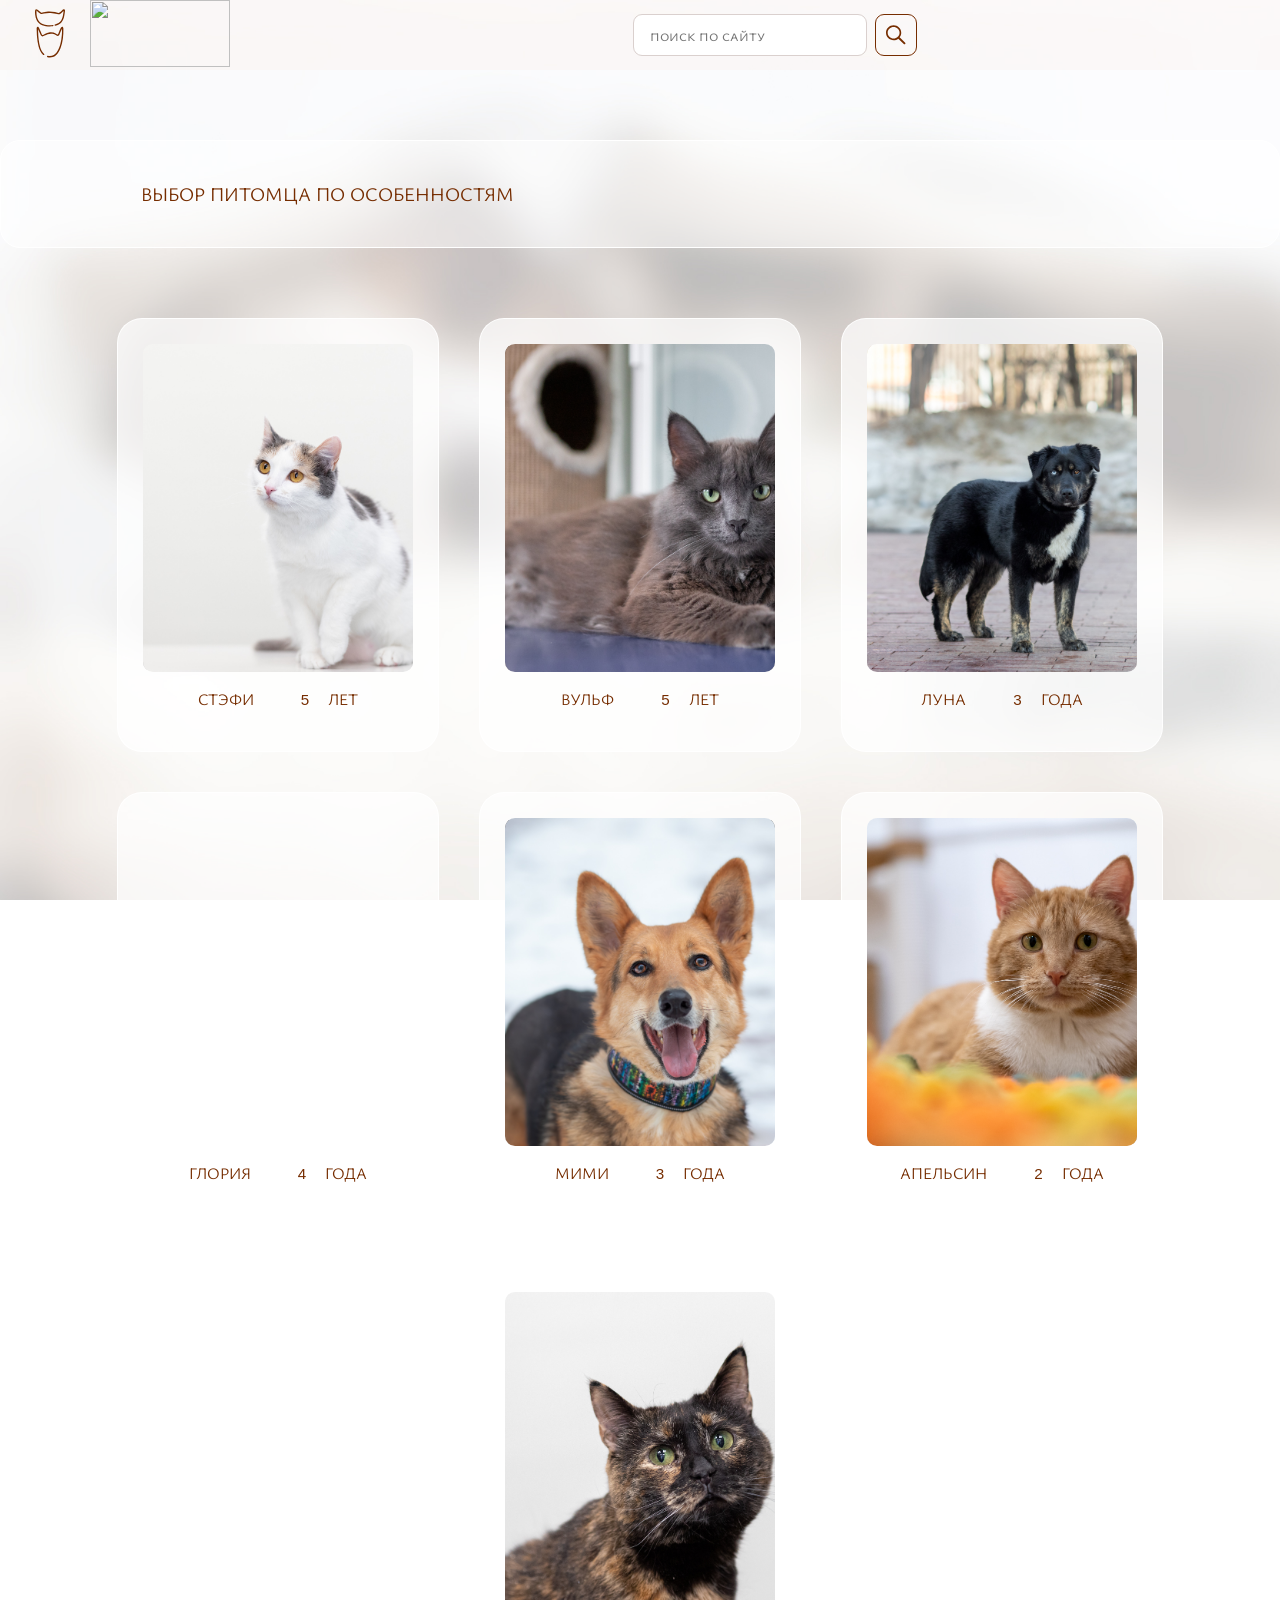
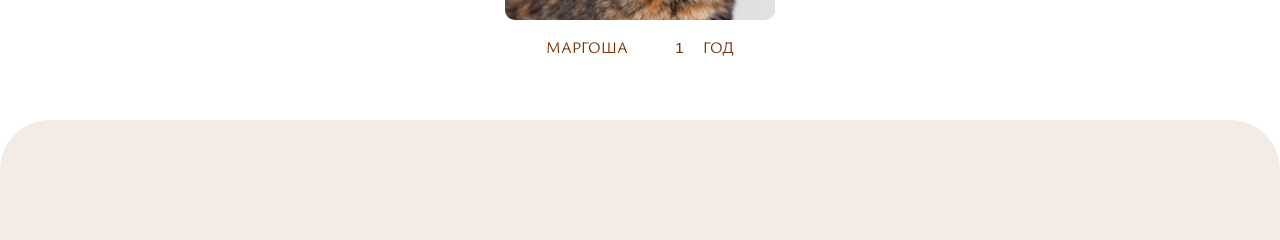
==== animal_shelter_all_pets.html @ 20b5bbcc "first" ====
<!DOCTYPE html>
<html lang="en">
<head>
    <meta charset="UTF-8">
    <meta name="viewport" content="width=device-width, initial-scale=1.0">
    <link href="https://fonts.googleapis.com/css2?family=Ysabeau+SC:wght@1..1000&display=swap" rel="stylesheet">

    <link rel="stylesheet" href="styles/animal_shelter_all_pets_style.css">
    <link rel="stylesheet" href="styles/animal_shelter_header_footer_style.css">
    <link rel="stylesheet" href="styles/animal_shelter_menu_style.css">
    <link rel="stylesheet" href="styles/pet-slider-style.css">

    <title>Cat&Dod питомцы</title>
</head>
<body>
    
    <div id="back"></div>


    <custom-header></custom-header>   
    <icon-sprite></icon-sprite>
    <illustration-sprite></illustration-sprite>

    <div id="main-all-pets">

        <div id="main-first-block">
            <div id="title-block">
                <div class="title">выбор питомца по особенностям</div>
                <div class="arrow-main" id="main-arrow-button"></div>
            </div>

            <div class="pet-search-form-cont" id="pet-search">

            <form id="pet-search-form">
                <div id="features-1">
                    <div class="pet-select">
                        <label>питомец</label>
                        <select id="pet-kind" name="kind">
                            <option>кошка</option>
                            <option>собака</option>
                        </select>
                    </div>
                    <div class="pet-select">
                        <label>пол</label>
                        <select id="pet-sex" name="sex">
                            <option>мужской</option>
                            <option>женский</option>
                        </select>
                    </div>
                    <div class="pet-select">

                        <label>возраст</label>
                        <select id="pet-age" name="age">
                        <!--   <option>до 1</option>
                            <option>1-3</option>
                            <option>4-7</option>
                            <option>8 и более</option>-->
                        </select>
                    </div>                
                </div>

                <div id="features-2">
                    <div class="features" id="pet-color-cont">
                        <div class="features-title"><div>окрас</div><div class="arrow-button" id="color-choice-button"></div></div>
                        <div id="color-select-cont">
                        <ul class="features" id="pet-color">
                        
                        </ul>
                    </div>

                    </div>

                    <div class="features" id="pet-character-cont">
                        <div class="features-title"><div>характер</div><div class="arrow-button" id="character-choice-button"></div></div>
                        <div id="character-select-cont">
                        <ul class="features" id="pet-character">
                    
                        </ul>
                    </div>

                    </div>
                </div>

                <div id="sub-drop">
                    
                    
                </div>



                <div id="features-2-selected"></div>
                <div>
                    <button id="reset-filter"><div><custom-icon name="close"></custom-icon></div>сбросить</button>
                    <input id="find-pet" type="submit" name="pet-search" value="найти">
                </div>

        </form>
</div>


</div>

 
   <div id="pets-slider-container">       

        <div id="pets-for-adoption">           
<!--
            <a href="" class="pet">
                <div class="pet-photo" id="pet-photo-1">
                    <img class="pet-photo" src="images/korzhik.webp">  
                </div>
                <div class="pet-caption"><div>коржик</div><div>5 лет</div></div>
            </a>   

            <a href="" class="pet">
                <div class="pet-photo" id="pet-photo-2">
                    <img class="pet-photo" src="images/Vulf/4.jpg">  
                </div>
                <div class="pet-caption"><div>вульф</div><div>5 лет</div></div>
            </a>

            <a href="" class="pet">
                <div class="pet-photo" id="pet-photo-3" >
                    <img class="pet-photo" src="images/Luna/4.jpg">
                </div>
                <div class="pet-caption"><div>луна</div><div>5 лет</div></div>
            </a>

            <a href="" class="pet">
                <div class="pet-photo" id="pet-photo-4">
                    <img class="pet-photo" src="images/Gloria/4.jpg">
                </div>
                <div class="pet-caption"><div>глория</div><div>5 лет</div></div>
            </a>           
-->



        </div>

</div> 




</div>
    
    
   <footer></footer>

    <script src="script/component/illustration_sprite.js"></script>
    <script src="script/component/illustration.js"></script>
    <script src="script/component/icon_sprite.js"></script>
    <script src="script/component/icon.js"></script>
    <script src="script/component/menu-component.js"></script>
    <script src="script/component/header_component.js"></script>
    <script src="script/component/footer_component.js"></script>
    
    <script src="script/data/Pet.js"></script>
    <script src="script/data/data.js"></script>
    <script src="script/data/pets.js"></script>

    
    <script src="script/find_all_pets.js"></script>
    <script src="script/get_id_name.js"></script>
    <script src="script/fillSearchSelect.js"></script>
    <script src="script/findPetByFeatures.js"></script>
    <script src="script/menu_script.js"></script>
    <script src="script/pet_search_dropdown_script.js"></script>
</body>
</html>
---- styles/animal_shelter_all_pets_style.css ----
*{
    box-sizing: border-box;
    font-family: "Ysabeau SC", sans-serif;
    
}



header.sub-header {
    display: none;
}

select {
    display: inline-block;
}



/*------------------------------------------------------------main block--*/


div#main-all-pets {
   display: flex;
   flex-direction: column;
   align-items: center;
   background: none;
   
}



div#main-first-block {
    
    display: flex;
    position: relative;    
    width: 1200px;  
    
    flex-direction: column;
  /*align-items: center;*/   
    justify-content: center;
    background-color: rgb(255, 255, 255, 0.5);
    border: solid 1px white;
    border-radius: 20px;
    padding: 40px;
    padding-bottom: 0;   
    margin-top: 100px;
    margin-bottom: 50px;

}

div#title-block {
    display: flex;
    justify-content: space-between;
    gap: 1em;
}

div.title {
    font-size: 120%;
    text-transform: uppercase;
    align-self: start;
    margin-left: 100px;
    margin-bottom: 40px;
    color: #762D00;   
}

/*------------------------------------------------selects--*/

select { 
    appearance: none;
    background-image: url('../arrow.svg');
    background-repeat: no-repeat;
    background-position: right 1rem center;
    background-size: 1em;
  }
 

select:hover {
    cursor: pointer;
    border-color: rgb(153, 70, 70);  
}

select#pet-kind, select#pet-age, select#pet-sex  {
    padding: 0.5em;
    border: solid 1px lightgray;
    color: gray;
    border-radius: 10px;
    flex: auto;
    margin-left: 30px;
}

select:focus {
    cursor: pointer;
    outline-color: gray;  
}

div.features>div, label {
   text-transform: uppercase;
   color: gray;
   font-size: 90%;    
}

div.features-title {
    display: flex;
}

div.features-title:hover {
    cursor: pointer;
}

div.arrow-main {   
    top: 2em;
    right: 2em;
    width: 1.5em;
    height: 1.5em;    
    background-image: url('../arrow.svg');
    background-repeat: no-repeat;
    background-position: center;
    background-size: 100%;
}

div.arrow-main:hover {
    cursor: pointer;  
}

div.arrow-button {
    display: inline-block;
    width: 20px;
    height: 20px;    
    background-image: url('../arrow.svg');
    background-repeat: no-repeat;
    background-position: center;
    background-size: 1em;
    margin-left: 10px;
}

div#features-1 {
    display: flex;
    margin-top: 20px;
    gap: 20px;
}

div.pet-select, div.age-select {
    flex: 300px 1 1;
    display: flex;
    justify-content: space-between;
    align-items: center;     
}


div#features-2 {
    display: flex;
    margin-top: 20px;
}


div.features {
    flex: 500px 1 1;
}

div#sub-drop{
    display: flex;

}

div#color-select-cont, div#character-select-cont {
    position: absolute;
    display: grid;
    grid-template-rows: 0fr;
    grid-template-columns: 1fr;
    transition: grid-template-rows 0.1s ease-in-out;
    overflow: hidden;   
}

div.features ul{    
    border: solid 1px rgb(194, 194, 194);
    background-color: rgb(255, 255, 255, 1);
    display: flex;    
    flex-wrap: wrap;
    justify-content: center;
    border-radius: 10px;
    max-width: 400px;
    padding: 20px;
    visibility: visible;
    opacity: 0;
    min-height: 0;
    margin: 0;
    transition: 0.2s ease;
}



/*div.features ul.is-open {  
    visibility: visible;
    opacity: 1;
    transition: 0.2s;

}*/

div#color-select-cont.cont-is-open, div#character-select-cont.cont-is-open {  
    grid-template-rows: 1fr;

}

div#color-select-cont.cont-is-hidden, div#character-select-cont.cont-is-hidden {  
    display: none;

}

div#color-select-cont.cont-is-open ul, div#character-select-cont.cont-is-open ul {  
   opacity: 1;

}

/*------------------------------------------для разворачивания поиска--*/


.pet-search-form-cont {
    display: grid;   
    grid-template-rows: 0fr;
  
    transition: grid-template-rows 0.2s ease-in-out;
}

form#pet-search-form { 
    display: flex;
    flex-direction: column;
    justify-content: space-between;  
    min-height: 0;
    opacity: 0;
    transform: translateY(-10px);
    transition: opacity 0.1s ease, transform 0.1s ease;
}


.pet-search-form-cont.is-open {   
     grid-template-rows: 1fr;    
    
}

.pet-search-form-cont.is-open form#pet-search-form { 
      
    opacity: 1;
    transform: translateY(0);
    transition-delay: 0.1s;
}

ul.features li {
   list-style-type: none;
}

ul.features li div {
    display: inline-block;
}

/*-----------------------------------buttons--*/

form#pet-search-form>div:last-child {     
    align-self: flex-end;
    display: flex;
    gap: 10px;
    padding-right: 40px;
    margin-top: 40px;
    margin-bottom: 40px;
}

form#pet-search-form>div:last-child input, form#pet-search-form div:last-child button{     
    background: none;
    outline: solid 1px #762d00cc;
    border: none;
    border-radius: 8px;
    color: #762D00;
    text-transform: uppercase;
    padding: 0.5em 1em 0.5em 1em;
    transition: 0.2s;
}

form#pet-search-form>div:last-child input{     
    flex: auto;
}

form#pet-search-form>div:last-child button{     
    background: none;
    outline: solid 1px #a8a8a8;
    border: none;
    border-radius: 8px;
    color:#a8a8a8;    
    text-transform: uppercase;
    display: flex;
    align-items: center;
    font-weight: 400;
    padding: 0.5em 1em 0.5em 1em;
    transition: 0.2s;
}

form#pet-search-form>div:last-child button div{
   
         
    width: 1em;
    height: 1em;
}

form#pet-search-form>div:last-child input:hover, form#pet-search-form>div:last-child button:hover{     
   background-color: rgba(202, 153, 140, 0.8);
   outline-color:  rgba(202, 153, 140, 0.8);  
   border-radius: 8px;
   color: #ffffff;
   text-transform: uppercase;
   padding: 0.5em 1em 0.5em 1em;
}




/*-------------------------------------------------------*/



div.pets-slider-container {
    display: flex;
    align-items: center;
   
    margin-bottom: 70px;
}

div#pets-for-adoption {
    display: flex;
    justify-content: center;
    flex-wrap: wrap;
    

}

a.pet {
    background-color: rgb(255, 255, 255, 0.7);
    border: solid 1px rgb(255, 255, 255, 0.9);
    margin: 20px;
    padding: 25px;
    border-radius: 25px;   
}

a.pet:hover {
    cursor: pointer;
    box-shadow: 1px 1px 10px 2px rgba(173, 173, 173, 0.4);
    transform: scale(1.03);
    transition: 0.1s;
}


div.pet-photo {
    position: relative;
    width: 280px;
    aspect-ratio: 280/340;
    border-radius: 10px;
    overflow: hidden;
}

div.pet-photo:hover img {
    opacity: 0;
    transition: 0.1s;
}


img.pet-photo {
    position: absolute;
    left: -30%;
    width: auto;
    height: 100%;
}

div.pet-caption {
    font-family: Arial, Helvetica, sans-serif;
    display: flex;
    justify-content: center;
    font-size: 100%;
    padding: 1em;
    color: #762D00;
    text-transform: uppercase;
    
}

div.pet-caption div {
    padding: 0 1em 0 1em;
}



div#pet-photo-1 {
    background-image: url('../images/Muha/3.jpg');
    background-repeat: no-repeat;
    background-size: 170%;
    background-position: 50%;
}

div#pet-photo-2 {
    background-image: url('../images/Vulf/5.jpg');
    background-repeat: no-repeat;
    background-size: 190%;
    background-position: 50%;
}

div#pet-photo-3 {
    background-image: url('../images/Luna/5.jpg');
    background-repeat: no-repeat;
    background-size: 190%;
    background-position: 50%;
}



@media all and (max-width:1300px){

    div#main-first-block { 
             
        padding-right: 40px;
      
    }
}

@media all and (max-width:1300px){

    div#main-first-block { 
        width: 100%;       
        margin-top: 70px;        
    }

}


@media all and (max-width:1000px){

    div#color-select-cont, div#character-select-cont {
        position: static;
       
    }

    div#features-1 {
        display: flex;
        margin-top: 20px;
        gap: 20px;

    }
    
}


@media all and (max-width:750px){

    div#color-select-cont, div#character-select-cont {
        position: static;
    }

    div#features-1 {
       flex-direction: column;
        margin-top: 20px;
        gap: 20px;
    }

    div.pet-select {
        flex: auto 1 1;
        display: flex;
        justify-content: space-between;
        align-items: center;     
    }
  
    div.title {        
        margin-left: 0;
        margin-bottom: 40px;

    }
    
}

@media all and (max-width:400px) {

    div.features ul {
        padding: 20px;
        font-size: 70%;
    }

    a.pet {
        width: 100%;
        border-radius: 25px;   
    }


    div.pet-photo {
        position: relative;
        width: 100%;
        aspect-ratio: 280/340;
        border-radius: 10px;
        overflow: hidden;
    }
    form#pet-search-form>div:last-child {     
   
    margin-top: 0;
}
    
    
}

@media all and (max-width:380px) {

    label {
        display: none;
    }

    div#main-first-block { 
       
        padding: 20px;
        margin-top: 30px;
       
    }

    div.pet-select {
        flex: auto 1 1;
        
        display: flex;
        justify-content: space-between;
        align-items: center;     
    }

    div.title {        
        margin-left: 0;
        margin-bottom: 20px;
    }
    
    select#pet-kind, select#pet-age, select#pet-sex  {
       
        
        margin-left: 0;
}

div.features {
    flex: auto 1 1;
}

    div#features-2 {
        flex-direction: column;
    }

    div.title {        
           
            font-size: 60%;
        }

}
---- styles/animal_shelter_header_footer_style.css ----
*{    
    font-family: "Ysabeau SC", sans-serif;
    box-sizing: border-box;
}


body {    
    margin: 0;
}

a {
    text-decoration: none;   
}

::selection {
  background-color: lightgray; 
  color:white;     
}

a:visited {
    color: inherit;   
}


#back {
    width: 100%;
    background-image: url('../images/back.jpg');
    background-repeat: no-repeat;
    background-size: 100%;
    height: 100vh;
    position: fixed;
    z-index: -1;    
}

select, input[type="text"], textarea { 
    appearance: none; 
    padding: 0.5em;
    border: none;
    outline: solid 1px gray;
    color: gray;
    border-radius: 10px;
    
   
  }

  select {     
    background-image: url('../arrow.svg');
    background-repeat: no-repeat;
    background-position: right 1rem center;
    background-size: 1em;
    
   
  }
 

select:focus, input[type="text"]:focus {
    cursor: pointer;
    outline-color: gray;  
}

/*------------------------------------------------------------header*/

button, input[type="submit"], input[type="button"] {
    cursor: pointer;
}

header {
    background-color: rgb(251, 236, 226, 0.2);
    height: 70px;
    width: 100%;
    position: static;   
    display: flex;
    justify-content: start;
}


header.sub-header {
    height: 30px;
    width: 65%;
    position: absolute;
    top: 100px;
    left: 80px;
    background-color:  rgb(182, 144, 132);
     /*background-color:  rgb(69, 83, 35);*/
    border-radius: 5px;
    z-index: 3;
}

div.logo {   
    width: 140px;
    aspect-ratio: 53/17;
}

div.sign custom-illustration {
    color: #762D00;   

}

div.logo-sign-block {
    justify-self: center;
    display: flex; 
    align-self: start;
    justify-content: center;
    gap: 20px; 
    margin-left: 30px;  
}

div.sign {
    padding: 5px;   
    width: 40px;
    aspect-ratio: 30/50;
}

div.logo img{
    width: 100%;
    height: 100%;
}


div.header-fields {   
    display: flex;
    align-items: center;
    margin-left: 300px;   

}

header form {
    display: flex;
    gap: 10px;
    align-items: center;    
}

button.sub-header-buttons {
    border: none;
    border-right: solid 1px white;
    border-radius: 5px;
    background: none;
    text-transform: uppercase;
    color: white;
}

input.header-buttons {
    background: none;
    text-transform: uppercase;
    display: flex;
    height: 40px;
    padding: 0 1em 0 1em;   
    border: none;
    outline: solid 1px  rgb(118, 45, 0, 0.7);
    border-radius: 8px;    
    color: rgb(118, 45, 0);
}

input.header-buttons:hover, button#main-search-button:hover {    
    outline: none;
    background-color: rgba(202, 153, 140, 0.8);
    border-radius: 8px;    
    color: rgb(255, 255, 255);
}

span.form-caption {
    text-transform: uppercase;
    color: rgb(118, 45, 0);
    margin-right: 20px;
}

input[type="text"].search {
    font-size: 100%;
    height: 2.5em;
    padding: 1em;
    margin-left: 30px;
   
    border: none;
    outline: solid 1px  rgba(209, 198, 195, 0.8);
    border-radius: 8px;
}

button#main-search-button {
    flex: 40px 0 0;
    height: 40px;
    padding: 0;
    background: none;
    border: none;
    outline: solid 1px rgb(118, 45, 0);
    border-radius: 8px;
    color: #762D00;   
}


button#main-search-button div {
    width: 20px;
    height: 20px;
    margin-left: 10px;
}


/*------------------------------------------------------------footer--*/


footer {
    height: auto;
    background-color: rgba(233, 217, 206, 0.527);
    display: flex;
    justify-content: start;
    gap: 30px;
    color: #762D00;
    padding: 70px;
    padding-top: 70px;
    padding-bottom: 50px;
    border-top-left-radius: 50px;
    border-top-right-radius: 50px;    
}


div#location-block {
    display: flex;   
    flex: auto 1 0;
    gap: 30px;
}

div#address {    
    flex: auto 1 0;
}

div#location {
    width: auto;
    height: auto;
    border: solid 1px rgb(118, 45, 0, 0.7);
    background-color: rgba(255, 255, 255, 0.411);
    border-radius: 8px;      
    overflow: hidden;
    padding: 10px;   
}

iframe#location {
     width: 100%;
    height: 100%;
    border-radius: 4px;
    
}

div#title {
    font-family: Arial, Helvetica, sans-serif;
    width: 80%;
    font-size: 200%;
    padding: 1em;
    color: #762D00;
    text-transform: uppercase;   
    border-bottom: solid 1px rgb(118, 45, 0, 0.7);
    border-radius: 0;    
    margin: 20px;
    background-color: rgb(255, 255, 255, 0);
}

div.footer-title {
    font-size: 140%;
    border: solid 1px rgb(118, 45, 0, 0.7);
    border-radius: 15px;
    padding: 0.2em 1em 0.4em 1em;
    margin-bottom: 20px;  
}

div#transport-block{
    margin-top: 30px;
}

div#transport{

}

div#transport-title{
    display: flex;
    font-size: 140%;
    border: solid 1px white;
    border-radius: none;
    padding: 0.2em;
    margin-bottom: 20px;
}


div#social-documents-block {
    display: flex;
    width: 100%;
    justify-content: space-between;
}

div#social{
    flex: auto 1 1;
    display: flex;
    flex-direction: column;
    justify-content: space-between;
}

div#social-icons{
    height: 30px;
    display: flex;
    align-items: center;
    gap: 10px;
}

div.social-icons{
    width: 2em;
    height: 2.5em;   
}

div.social-icons#vk{
    width: 2.3em;
    height: 2em;   
}

div.social-icons#inst{
    width: 1.8em;
    height: 1.89em;   
}

div.social-icons#facebook{
    width: 1.8em;
    height: 2em;   
}

div.arrow-footer {
    width: 0.7em;
    height: 0.7em;
    display: inline-block;
}

label.footer-title {
    margin: 20px;
    font-size: 140%;
    align-self: start;
}

div.footer-title-docs  {    
    margin: 20px 3px 20px 20px;
    font-size: 140%;   
}


div.footer-title-docs a {
   display: flex;
   align-items: center;
}

div.footer-title-docs a div:first-child {  
   padding:0 4px 6px 0;

}

input#mail-field-footer {
display: block;
}

form.footer-mail-form {
    display: flex;
    flex-direction: column;    
}

form#message-form {
    flex: auto 1 1;    
}

div.mail-message {
    display: flex;
    justify-content: space-between;
}

div#text-message {
    flex: auto;
}

input#subscribe-field {
    flex: auto;
    border: solid 1px  rgba(255, 255, 255, 1);
    border: none;
    background-color: rgba(255, 255, 255, 0.7);
    border-radius: 8px;
    padding: 10px;
    color: lightgray;
}

textarea#mail-text {
    width: 100%;
    height: 100%;   
    border: solid 1px  rgba(255, 255, 255, 1);
    border: none;
    background-color: rgba(255, 255, 255, 0.7);
    border-radius: 8px;
    padding: 10px;  
    color: lightgray;
    resize: vertical;
}

textarea#mail-text:focus {   
    outline: solid 1px  rgb(104, 104, 104);
    color: black;
}

input#footer-mail-button {
    background: none;
    text-transform: uppercase;
    display: flex;
    height: 40px;
    padding: 0 1em 0 1em;   
    border: none;
    outline: solid 1px  rgb(118, 45, 0, 0.7);
    border-radius: 8px;    
    color: rgb(118, 45, 0);
}




@media all and (max-width: 1700px) {
    div.header-fields {       

}

}

@media all and (max-width: 1600px) {
    div.header-fields { 
       margin-left: 30px;
       margin-right: 30px;

}
   header {
    justify-content: space-between;
   }

}


@media all and (max-width: 1500px) {

    div#social-documents-block {
        flex-direction: column;   
    }

}

@media all and (max-width: 1300px) {

    form#subscribe {
        display: none;
    }

}



@media all and (max-width: 1400px) {

    #back {
       background-size: 120%;
    }

    div#location-block {
    flex-direction: column;
   }

}


@media all and (max-width: 1200px) {
    #back {
       background-size: 140%;
    }
}


@media all and (max-width: 1000px) {  /*----------------------------1000*/


    header {
        height: 50px;
    }

    #back {
       background-size: 160%;
    }

    div.logo-sign-block {
        gap: 5px;
        margin-left: 20px;       
        border-radius: 20px;
        
    }

    div.logo {
       width: 75px;
       aspect-ratio: 12/5;
        
    }
    
    div.sign {    
    width: 25px;
   
}
    
}

@media all and (max-width: 700px) {

   input.search {
    width: auto;
   }
    
}


@media all and (max-width: 800px) {
    footer {   
        flex-direction: column;   
    }
}


@media all and (max-width: 800px) {
    #back {
       background-size: 300%;
    }
}


@media all and (max-width: 550px) {

    div.mail-message {
        flex-direction: column;
        gap: 20px;
    }
        
    div.header-fields{
       margin-left:10px ;
       margin-right: 10px;
    }

    input.search {
        margin: 0;
        width:100%;
    }
}

@media all and (max-width: 470px) {
    
    div.logo-sign-block {
        display: none;        
    }

    input[type="text"].search {
   
    margin-left: 0;
   
}


}

@media all and (max-width: 350px) {
     
    div#title {        
        width: 80%;
        font-size: 100%;
        padding: 1em;        
        margin: 20px;
       
    }

    footer {
    
    gap: 30px;
   
    padding: 20px;
    padding-top: 30px;
    padding-bottom: 30px;
    border-top-left-radius: 30px;
    border-top-right-radius: 30px;
}

div.footer-title {
    font-size: 100%;
    
}

label.footer-title {
    
    font-size: 100%;
   
}

div.footer-title-docs {
    margin: 20px 3px 20px 20px;
    font-size: 100%;
}

}
---- styles/animal_shelter_menu_style.css ----
button#menu-button.is-active #menu-img {
    display: none;
}

button#menu-button.is-active #close-img {
    display: block;
}


div.left-buttons-block {
    position: absolute;    
    top: 80px;
    left: 10px;
    z-index: 3;
}

div.left-buttons-block button {   
  position: relative;
  border: solid 1px black;
   margin-bottom: 10px;
   display: flex;
   align-items: center;
   justify-content: center;
   background: none;
   border: none;
   width: 40px;
   height: 40px;
   
}


div#close-img {
    display: none;
}



div.left-buttons-block button div {
    position: static;
    width: 30px;
    height: 30px;
    top: 0;
    left: 0;
    right: 0;
    bottom: 0;
    color: rgb(112, 74, 56);
}

div.left-buttons-block button div#close-img {
    width: 25px;
    height: 25px;
     
}


div.left-menu-button button:hover {
    cursor: pointer;

}

div#menu {
    position: absolute;
  top: 5px;
}

div#menu-list {
    position: relative;
}

ul#left-menu {    
    list-style-type: none;
    visibility: hidden;
    width: 250px;
    opacity: 0;
    color: rgb(118, 45, 0);
    background-color: rgb(255, 255, 255, 1);
    padding: 30px;
    margin-top: 0;
    border-radius: 10px;
    position: absolute;
    top: 20px;    
    z-index: 3;
    transform: translateY(-10px);
    transition: all 0.1s ease; 
}

ul#left-menu.is-open {   
    visibility: visible;
    opacity: 1;    
    transform: translateY(0);    
}

ul#left-menu li {
   
    padding: 10px;
    border: solid 1px  rgb(118, 45, 0, 0);
}



ul#left-menu li:not(:first-child) {
   
   border-top: solid 1px  rgb(118, 45, 0, 0.5);;
    
}

ul#left-menu li:last-child {
    border-top: solid 1px  rgb(118, 45, 0, 0.5);
     border-bottom: solid 1px  rgb(118, 45, 0, 0.5);
   
}

ul#left-menu li:hover {
   cursor: pointer;
    border: solid 1px  rgba(118, 45, 0, 0.2);
    
    border-radius: 5px;
   transform: scale(1.1);
   transition: 0.1s;
    
}

ul#left-menu li:hover + li{
  
   border-top: solid 1px  rgb(118, 45, 0, 0);
    
    
}


    


ul#left-menu li a {
    text-decoration: none;    
}

ul#left-menu li a:visited {
    color: inherit;    
}

@media all and (max-width:1000px) {
    div.left-buttons-block {
    position: static;
    top: 10px;
    left: -20px;
        
    }

div#menu {
  position: static;
}
ul#left-menu {
    position: absolute;
  right: 0;
  top: 0;
}

button#menu-button {
    margin: 0;
}

left-menu {
    position: static;
    flex-shrink: 0;
    display: flex;
    align-items: center;
}



}
---- styles/pet-slider-style.css ----
div.pets-slider-container {
    display: flex;
    align-items: center;
    margin-bottom: 70px;
}

div#pets-slider{
    overflow: hidden;
    width: 1488px;
      
}

div.pets-for-adoption {
    display: flex;
    
    transition: 0.1s ease-in-out
    

}

a.pet {
    background-color: rgb(255, 255, 255, 0.7);
    border: solid 1px rgb(255, 255, 255, 0.9);
    margin: 20px;
    padding: 25px;
    border-radius: 25px;
    flex: auto 0 0;
   
}

a.pet:hover {
    cursor: pointer;
    box-shadow: 1px 1px 10px 2px rgba(173, 173, 173, 0.4);
    transform: scale(1.03);
    transition: 0.1s;
}


div.pet-photo {
    position: relative;
    width: 280px;
    aspect-ratio: 280/340;  
    border-radius: 10px;
    overflow: hidden;
    background-position: center;
    background-size: 180%;
    background-repeat: no-repeat;
}



div.pet-photo:hover img {
    opacity: 0;
    transition: 0.1s;
}


img.pet-photo {
    position: absolute;
    left: -30%;
    width: auto;
    height: 100%;

}



a.pet div.pet-caption {
    font-family: Arial, Helvetica, sans-serif;
    display: flex;
    justify-content: center;
    font-size: 100%;
    padding: 1em;
    color: #762D00;
    text-transform: uppercase;    
}



div.pet-caption>div {
    padding: 0 1em 0 1em;
}


div.pet-caption div:last-child  {
    
   position: relative;
  
}

div.pet-caption div div.age-number {
    font-family: Arial, Helvetica, sans-serif;
    display: inline-block;   
    font-size: 95%;
      
}









@media all and (max-width: 1700px) {

    div.pet-photo {    
    width: 260px;   
    aspect-ratio: 3/3.64;    
    transition: 0.3s;
}
div#pets-slider{   
    width: 1408px;        
}
}


@media all and (max-width: 1520px) {
    
    div.pet-photo {    
    width: 220px;    
    aspect-ratio: 280/340;    
    transition: 0.3s;
}

div#pets-slider {   
    width: 1248px;        
}

}

@media all and (max-width: 1450px) {
    div.pet-photo {
    
   width: 270px;
    
    aspect-ratio: 280/340;
    
    transition: 0.3s;
}

div#pets-slider {   
    width: 1086px;        
}
}

@media all and (max-width: 1200px) {
    div.pet-photo {
    
   width: 250px;
    
    aspect-ratio: 280/340;
    
    transition: 0.3s;
}

div#pets-slider {   
    width: 1026px;        
}

}

@media all and (max-width: 1150px) {
    div.pet-photo {
    
   width: 220px;
    
    aspect-ratio: 280/340;    
   
}
div#pets-slider {   
    width: 936px;        
}


}

@media all and (max-width: 1080px) {
    div.pet-photo {
    
   width: 280px;
    
    aspect-ratio: 280/340;    
   
}
div#pets-slider {   
    width: 744px;        
}

}

@media all and (max-width: 870px) {
    div.pet-photo {
    
   width: 320px;
    
  
   
}
div#pets-slider {   
    width: 412px;        
}

}

@media all and (max-width: 550px) {
    div.pet-photo {
    
   width: 300px;
    
  
   
}
div#pets-slider {   
    width: 390px;        
}

}




@media all and (max-width: 510px) {



button.slider-buttons{
    
   
}





div.pet-photo {    
    width: 270px;  
    transition: 0.3s;
}

div#pets-slider {   
    width: 360px; 
        
}



}


@media all and (max-width: 450px) {

div.pets-slider-container {
    position: relative;
    width: 100%;

}

button.slider-buttons{
    position: absolute;
   
}

button.slider-buttons div{
   
    width: 20px;
    height: 20px;
}

#slider-button-left {
    bottom: 0;
}

#slider-button-right {
    right: 0;
    bottom: 0;
}

div.pet-photo {    
    width: 100%;  
    transition: 0.3s;
}

div#pets-slider {
    width: 100%;
   
}

a.pet {
   
    margin: 0;
 width: 100%;
   
}

}
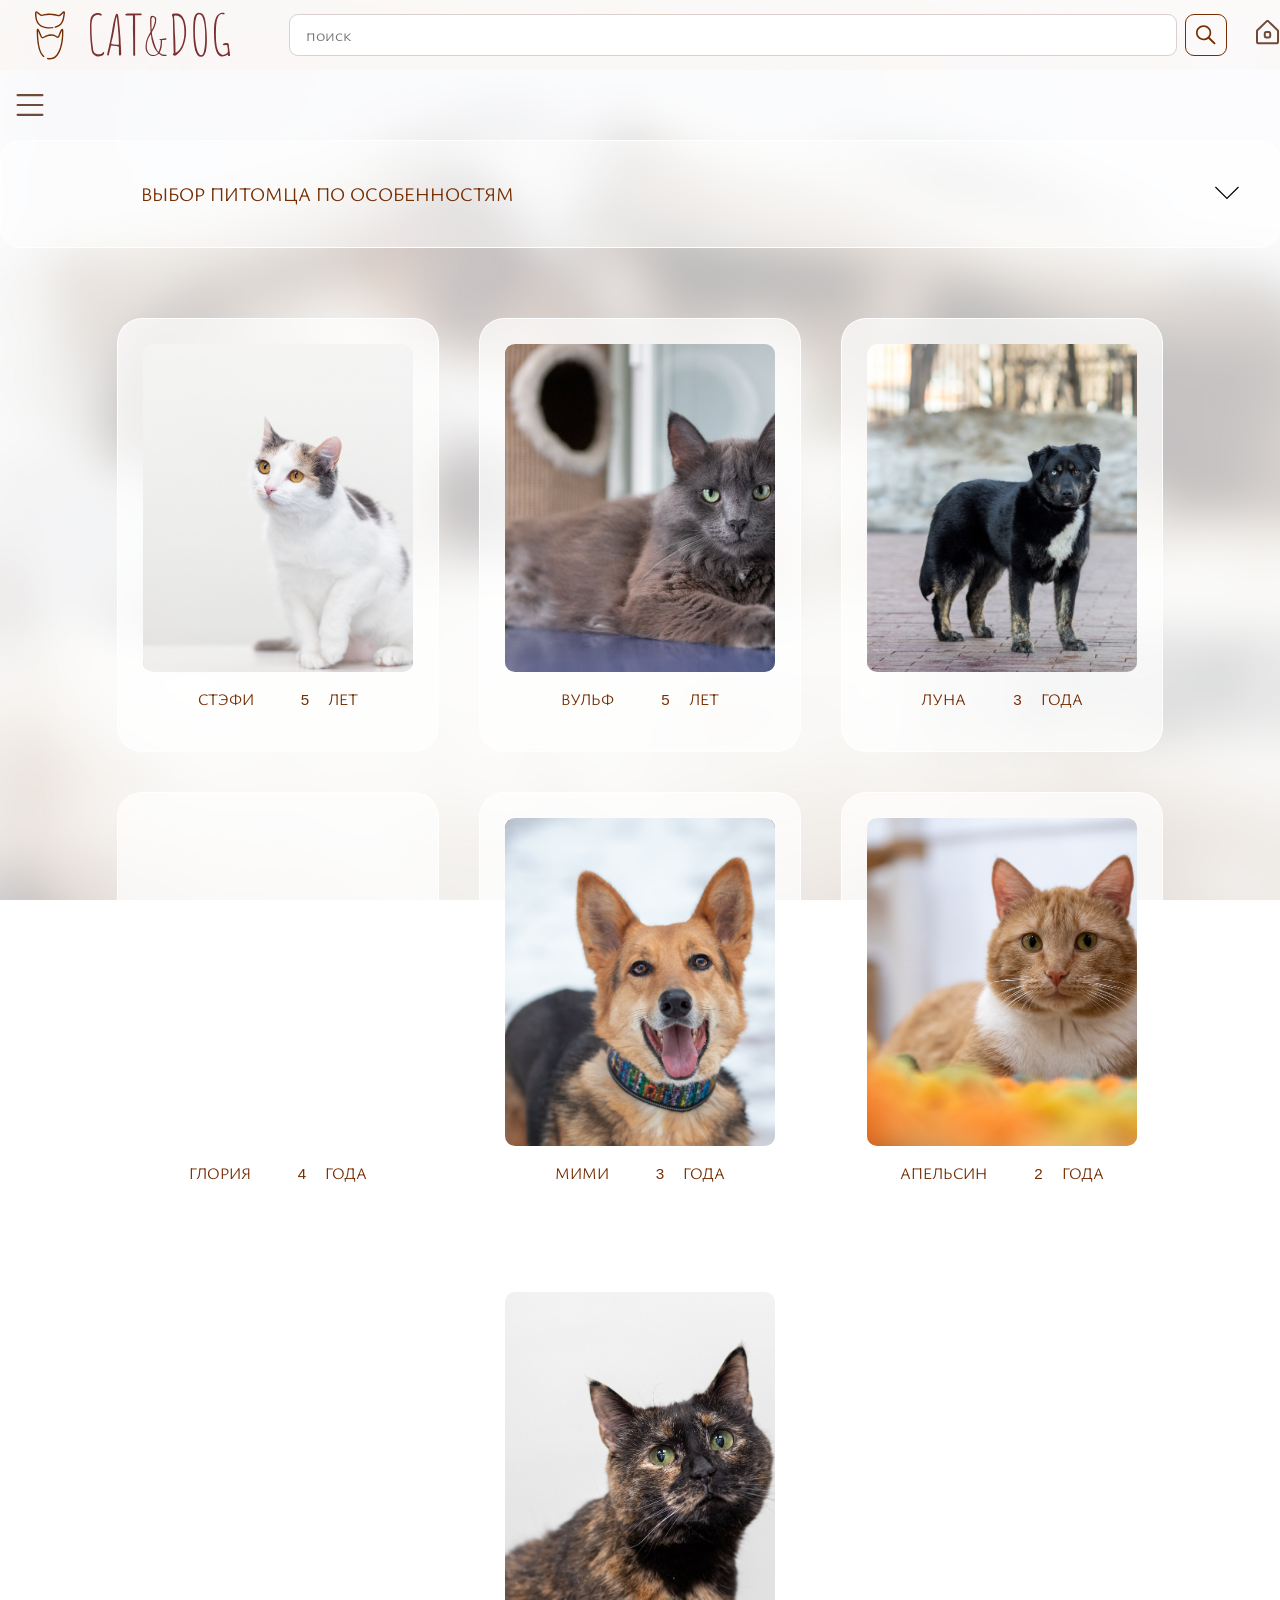
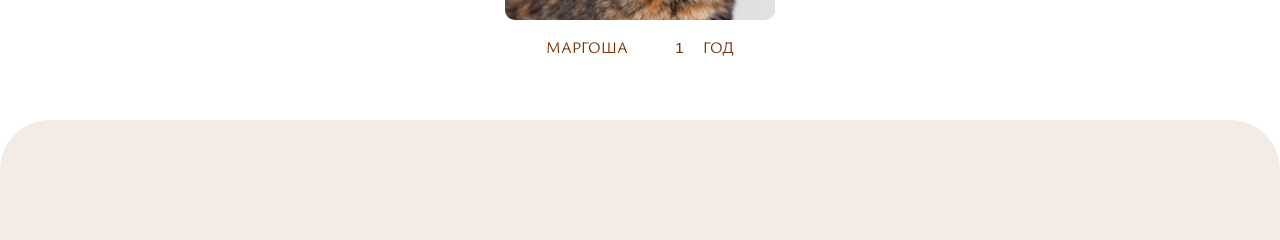
==== commit 87a4585a: "correction" ====
--- a/animal_shelter_all_pets.html
+++ b/animal_shelter_all_pets.html
@@ -17,16 +17,17 @@
     <div id="back"></div>
 
 
-    <custom-header></custom-header>   
+      
     <icon-sprite></icon-sprite>
     <illustration-sprite></illustration-sprite>
+    <custom-header></custom-header> 
 
     <div id="main-all-pets">
 
         <div id="main-first-block">
             <div id="title-block">
                 <div class="title">выбор питомца по особенностям</div>
-                <div class="arrow-main" id="main-arrow-button"></div>
+                <div class="arrow-main" id="main-arrow-button"><custom-icon name="arrow-bottom"></custom-icon></div>
             </div>
 
             <div class="pet-search-form-cont" id="pet-search">
--- a/styles/animal_shelter_header_footer_style.css
+++ b/styles/animal_shelter_header_footer_style.css
@@ -39,18 +39,15 @@
     outline: solid 1px gray;
     color: gray;
     border-radius: 10px;
-    
-   
   }
 
-  select {     
+
+select {     
     background-image: url('../arrow.svg');
     background-repeat: no-repeat;
     background-position: right 1rem center;
     background-size: 1em;
-    
-   
-  }
+}
  
 
 select:focus, input[type="text"]:focus {
@@ -70,8 +67,10 @@
     width: 100%;
     position: static;   
     display: flex;
-    justify-content: start;
-}
+    justify-content: space-between;
+    align-items: center;
+}
+
 
 
 header.sub-header {
@@ -82,6 +81,7 @@
     left: 80px;
     background-color:  rgb(182, 144, 132);
      /*background-color:  rgb(69, 83, 35);*/
+   
     border-radius: 5px;
     z-index: 3;
 }
@@ -120,14 +120,24 @@
 div.header-fields {   
     display: flex;
     align-items: center;
-    margin-left: 300px;   
+    margin-left: 300px;
+    flex: auto;   
 
 }
 
 header form {
     display: flex;
     gap: 10px;
-    align-items: center;    
+    align-items: center;
+    flex: auto;    
+}
+
+div#search-small-version {
+    display: flex;
+    width: 100%;
+    position:static;
+   
+
 }
 
 button.sub-header-buttons {
@@ -169,10 +179,10 @@
     height: 2.5em;
     padding: 1em;
     margin-left: 30px;
-   
     border: none;
     outline: solid 1px  rgba(209, 198, 195, 0.8);
     border-radius: 8px;
+    flex: auto;   
 }
 
 button#main-search-button {
@@ -473,7 +483,10 @@
 
     header {
         height: 50px;
-    }
+        
+    }
+
+   
 
     #back {
        background-size: 160%;
@@ -543,7 +556,7 @@
 @media all and (max-width: 470px) {
     
     div.logo-sign-block {
-        display: none;        
+         
     }
 
     input[type="text"].search {
@@ -565,10 +578,9 @@
        
     }
 
-    footer {
+footer {
     
     gap: 30px;
-   
     padding: 20px;
     padding-top: 30px;
     padding-bottom: 30px;
--- a/styles/pet-slider-style.css
+++ b/styles/pet-slider-style.css
@@ -25,6 +25,7 @@
     margin: 20px;
     padding: 25px;
     border-radius: 25px;
+   
     flex: auto 0 0;
    
 }
@@ -120,14 +121,14 @@
 @media all and (max-width: 1520px) {
     
     div.pet-photo {    
-    width: 220px;    
+   width: 220px;   
     aspect-ratio: 280/340;    
     transition: 0.3s;
 }
 
-div#pets-slider {   
-    width: 1248px;        
-}
+    div#pets-slider {   
+        width: 1248px;        
+    }
 
 }
 
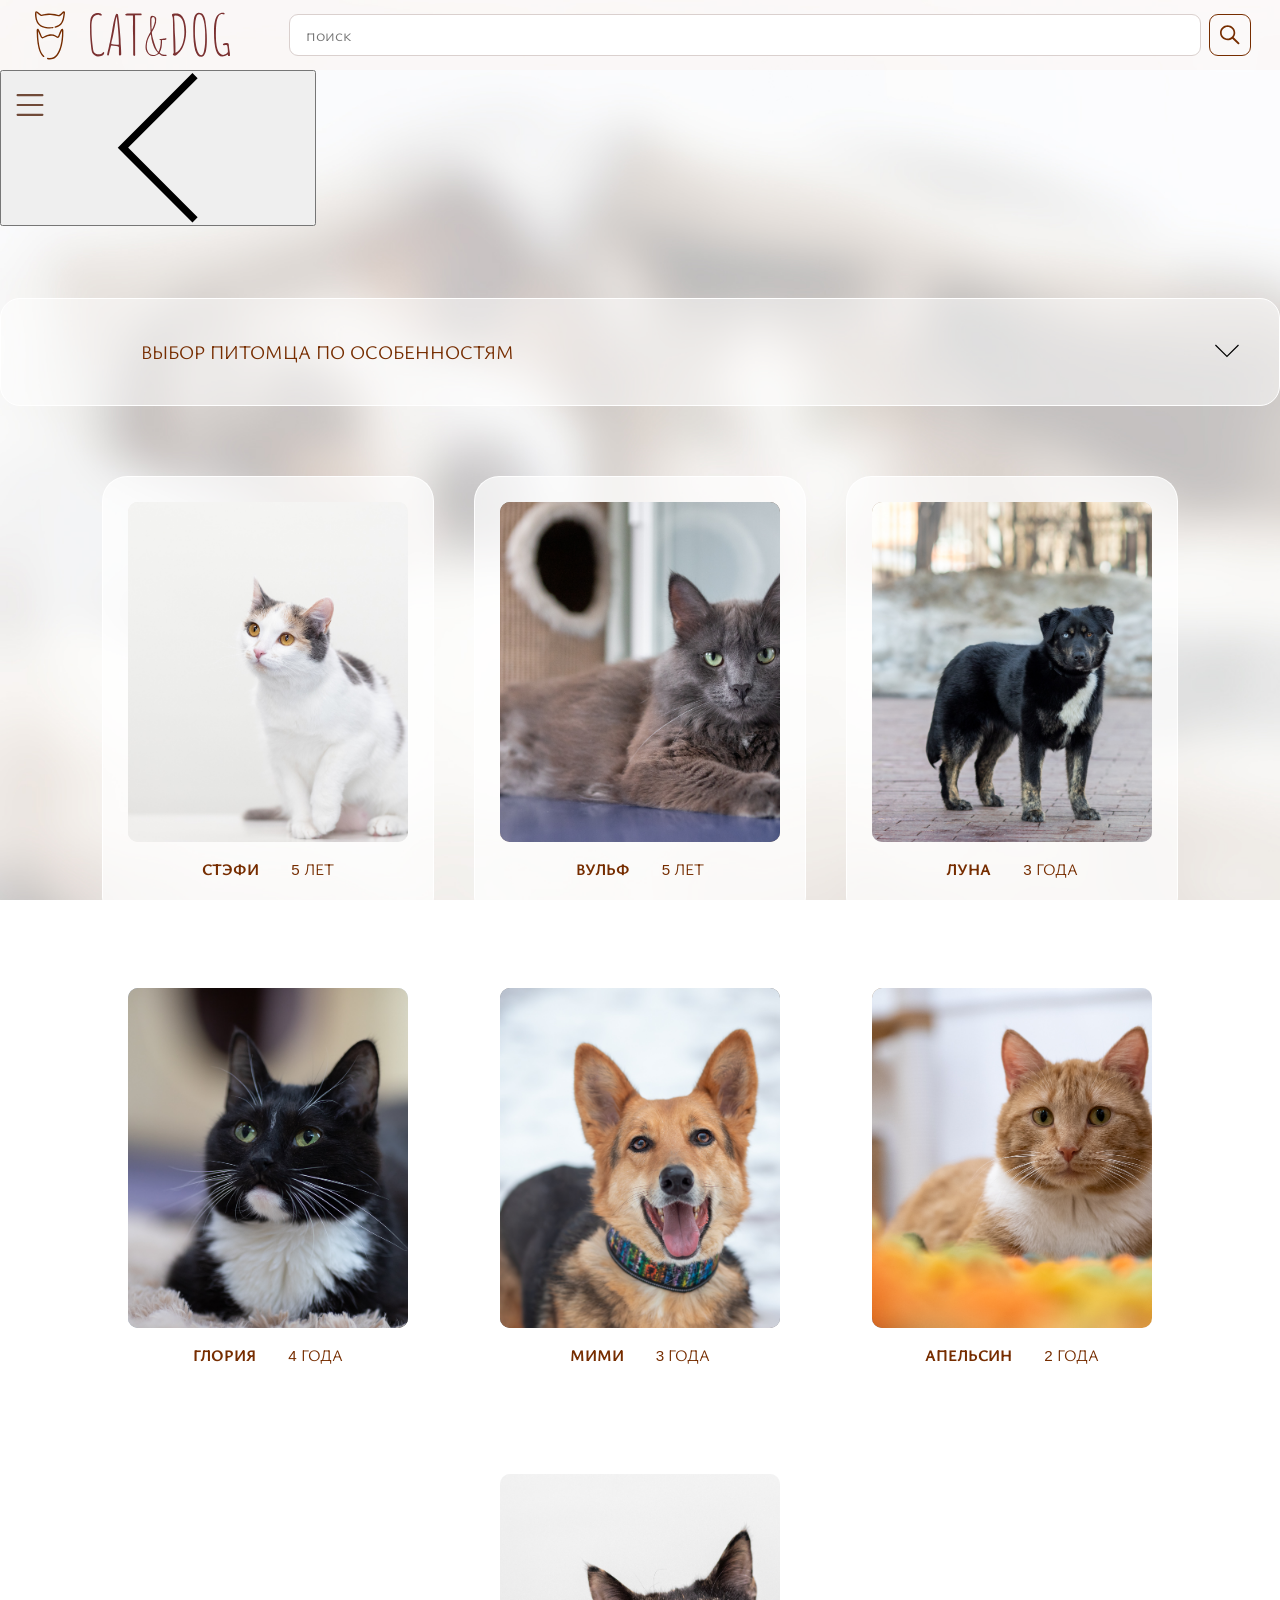
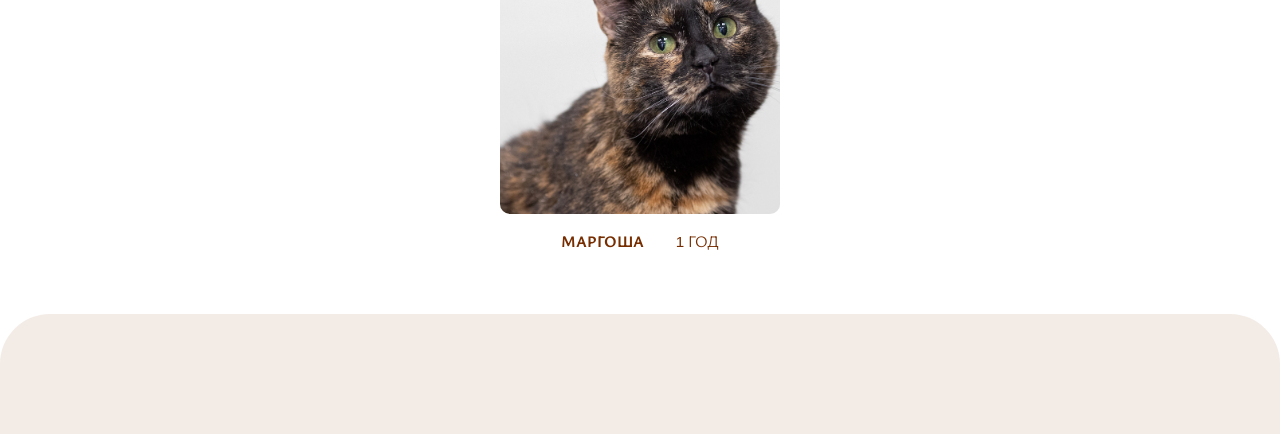
==== commit 718e171c: "update" ====
--- a/animal_shelter_all_pets.html
+++ b/animal_shelter_all_pets.html
@@ -6,9 +6,10 @@
     <link href="https://fonts.googleapis.com/css2?family=Ysabeau+SC:wght@1..1000&display=swap" rel="stylesheet">
 
     <link rel="stylesheet" href="styles/animal_shelter_all_pets_style.css">
+    <link rel="stylesheet" href="styles/animal_shelter_all_pets_dropdown_style.css">
     <link rel="stylesheet" href="styles/animal_shelter_header_footer_style.css">
     <link rel="stylesheet" href="styles/animal_shelter_menu_style.css">
-    <link rel="stylesheet" href="styles/pet-slider-style.css">
+    
 
     <title>Cat&Dod питомцы</title>
 </head>
--- a/styles/animal_shelter_all_pets_style.css
+++ b/styles/animal_shelter_all_pets_style.css
@@ -1,11 +1,3 @@
-
-*{
-    box-sizing: border-box;
-    font-family: "Ysabeau SC", sans-serif;
-    
-}
-
-
 
 header.sub-header {
     display: none;
@@ -49,267 +41,6 @@
 
 }
 
-div#title-block {
-    display: flex;
-    justify-content: space-between;
-    gap: 1em;
-}
-
-div.title {
-    font-size: 120%;
-    text-transform: uppercase;
-    align-self: start;
-    margin-left: 100px;
-    margin-bottom: 40px;
-    color: #762D00;   
-}
-
-/*------------------------------------------------selects--*/
-
-select { 
-    appearance: none;
-    background-image: url('../arrow.svg');
-    background-repeat: no-repeat;
-    background-position: right 1rem center;
-    background-size: 1em;
-  }
- 
-
-select:hover {
-    cursor: pointer;
-    border-color: rgb(153, 70, 70);  
-}
-
-select#pet-kind, select#pet-age, select#pet-sex  {
-    padding: 0.5em;
-    border: solid 1px lightgray;
-    color: gray;
-    border-radius: 10px;
-    flex: auto;
-    margin-left: 30px;
-}
-
-select:focus {
-    cursor: pointer;
-    outline-color: gray;  
-}
-
-div.features>div, label {
-   text-transform: uppercase;
-   color: gray;
-   font-size: 90%;    
-}
-
-div.features-title {
-    display: flex;
-}
-
-div.features-title:hover {
-    cursor: pointer;
-}
-
-div.arrow-main {   
-    top: 2em;
-    right: 2em;
-    width: 1.5em;
-    height: 1.5em;    
-    background-image: url('../arrow.svg');
-    background-repeat: no-repeat;
-    background-position: center;
-    background-size: 100%;
-}
-
-div.arrow-main:hover {
-    cursor: pointer;  
-}
-
-div.arrow-button {
-    display: inline-block;
-    width: 20px;
-    height: 20px;    
-    background-image: url('../arrow.svg');
-    background-repeat: no-repeat;
-    background-position: center;
-    background-size: 1em;
-    margin-left: 10px;
-}
-
-div#features-1 {
-    display: flex;
-    margin-top: 20px;
-    gap: 20px;
-}
-
-div.pet-select, div.age-select {
-    flex: 300px 1 1;
-    display: flex;
-    justify-content: space-between;
-    align-items: center;     
-}
-
-
-div#features-2 {
-    display: flex;
-    margin-top: 20px;
-}
-
-
-div.features {
-    flex: 500px 1 1;
-}
-
-div#sub-drop{
-    display: flex;
-
-}
-
-div#color-select-cont, div#character-select-cont {
-    position: absolute;
-    display: grid;
-    grid-template-rows: 0fr;
-    grid-template-columns: 1fr;
-    transition: grid-template-rows 0.1s ease-in-out;
-    overflow: hidden;   
-}
-
-div.features ul{    
-    border: solid 1px rgb(194, 194, 194);
-    background-color: rgb(255, 255, 255, 1);
-    display: flex;    
-    flex-wrap: wrap;
-    justify-content: center;
-    border-radius: 10px;
-    max-width: 400px;
-    padding: 20px;
-    visibility: visible;
-    opacity: 0;
-    min-height: 0;
-    margin: 0;
-    transition: 0.2s ease;
-}
-
-
-
-/*div.features ul.is-open {  
-    visibility: visible;
-    opacity: 1;
-    transition: 0.2s;
-
-}*/
-
-div#color-select-cont.cont-is-open, div#character-select-cont.cont-is-open {  
-    grid-template-rows: 1fr;
-
-}
-
-div#color-select-cont.cont-is-hidden, div#character-select-cont.cont-is-hidden {  
-    display: none;
-
-}
-
-div#color-select-cont.cont-is-open ul, div#character-select-cont.cont-is-open ul {  
-   opacity: 1;
-
-}
-
-/*------------------------------------------для разворачивания поиска--*/
-
-
-.pet-search-form-cont {
-    display: grid;   
-    grid-template-rows: 0fr;
-  
-    transition: grid-template-rows 0.2s ease-in-out;
-}
-
-form#pet-search-form { 
-    display: flex;
-    flex-direction: column;
-    justify-content: space-between;  
-    min-height: 0;
-    opacity: 0;
-    transform: translateY(-10px);
-    transition: opacity 0.1s ease, transform 0.1s ease;
-}
-
-
-.pet-search-form-cont.is-open {   
-     grid-template-rows: 1fr;    
-    
-}
-
-.pet-search-form-cont.is-open form#pet-search-form { 
-      
-    opacity: 1;
-    transform: translateY(0);
-    transition-delay: 0.1s;
-}
-
-ul.features li {
-   list-style-type: none;
-}
-
-ul.features li div {
-    display: inline-block;
-}
-
-/*-----------------------------------buttons--*/
-
-form#pet-search-form>div:last-child {     
-    align-self: flex-end;
-    display: flex;
-    gap: 10px;
-    padding-right: 40px;
-    margin-top: 40px;
-    margin-bottom: 40px;
-}
-
-form#pet-search-form>div:last-child input, form#pet-search-form div:last-child button{     
-    background: none;
-    outline: solid 1px #762d00cc;
-    border: none;
-    border-radius: 8px;
-    color: #762D00;
-    text-transform: uppercase;
-    padding: 0.5em 1em 0.5em 1em;
-    transition: 0.2s;
-}
-
-form#pet-search-form>div:last-child input{     
-    flex: auto;
-}
-
-form#pet-search-form>div:last-child button{     
-    background: none;
-    outline: solid 1px #a8a8a8;
-    border: none;
-    border-radius: 8px;
-    color:#a8a8a8;    
-    text-transform: uppercase;
-    display: flex;
-    align-items: center;
-    font-weight: 400;
-    padding: 0.5em 1em 0.5em 1em;
-    transition: 0.2s;
-}
-
-form#pet-search-form>div:last-child button div{
-   
-         
-    width: 1em;
-    height: 1em;
-}
-
-form#pet-search-form>div:last-child input:hover, form#pet-search-form>div:last-child button:hover{     
-   background-color: rgba(202, 153, 140, 0.8);
-   outline-color:  rgba(202, 153, 140, 0.8);  
-   border-radius: 8px;
-   color: #ffffff;
-   text-transform: uppercase;
-   padding: 0.5em 1em 0.5em 1em;
-}
-
-
 
 
 /*-------------------------------------------------------*/
@@ -327,8 +58,6 @@
     display: flex;
     justify-content: center;
     flex-wrap: wrap;
-    
-
 }
 
 a.pet {
@@ -345,7 +74,6 @@
     transform: scale(1.03);
     transition: 0.1s;
 }
-
 
 div.pet-photo {
     position: relative;
@@ -368,181 +96,59 @@
     height: 100%;
 }
 
-div.pet-caption {
+
+a.pet div.pet-caption {
     font-family: Arial, Helvetica, sans-serif;
     display: flex;
     justify-content: center;
     font-size: 100%;
     padding: 1em;
     color: #762D00;
-    text-transform: uppercase;
-    
+    text-transform: uppercase;    
 }
 
-div.pet-caption div {
+div.pet-caption>div {
     padding: 0 1em 0 1em;
+}
+
+div.pet-caption .highlight {
+    font-weight: 700;
+}
+
+
+div.pet-caption div:last-child  {
+   position: relative;  
+}
+
+
+div.pet-caption div div.age-number {
+    font-family: Arial, Helvetica, sans-serif;
+    display: inline-block;   
+    font-size: 95%;
 }
 
 
 
-div#pet-photo-1 {
-    background-image: url('../images/Muha/3.jpg');
-    background-repeat: no-repeat;
-    background-size: 170%;
-    background-position: 50%;
-}
+@media all and (max-width:380px) {
 
-div#pet-photo-2 {
-    background-image: url('../images/Vulf/5.jpg');
-    background-repeat: no-repeat;
-    background-size: 190%;
-    background-position: 50%;
-}
-
-div#pet-photo-3 {
-    background-image: url('../images/Luna/5.jpg');
-    background-repeat: no-repeat;
-    background-size: 190%;
-    background-position: 50%;
-}
-
-
-
-@media all and (max-width:1300px){
-
-    div#main-first-block { 
-             
-        padding-right: 40px;
-      
-    }
-}
-
-@media all and (max-width:1300px){
-
-    div#main-first-block { 
-        width: 100%;       
-        margin-top: 70px;        
+    div.pets-slider-container {
+        width: 100%;
     }
 
-}
-
-
-@media all and (max-width:1000px){
-
-    div#color-select-cont, div#character-select-cont {
-        position: static;
-       
-    }
-
-    div#features-1 {
-        display: flex;
-        margin-top: 20px;
-        gap: 20px;
-
-    }
-    
-}
-
-
-@media all and (max-width:750px){
-
-    div#color-select-cont, div#character-select-cont {
-        position: static;
-    }
-
-    div#features-1 {
-       flex-direction: column;
-        margin-top: 20px;
-        gap: 20px;
-    }
-
-    div.pet-select {
-        flex: auto 1 1;
-        display: flex;
-        justify-content: space-between;
-        align-items: center;     
-    }
-  
-    div.title {        
-        margin-left: 0;
-        margin-bottom: 40px;
-
-    }
-    
-}
-
-@media all and (max-width:400px) {
-
-    div.features ul {
-        padding: 20px;
-        font-size: 70%;
+    div#pets-for-adoption {
+        width: 100%;
     }
 
     a.pet {
         width: 100%;
-        border-radius: 25px;   
+        margin-right: 0;
+        margin-left: 0;
     }
 
-
     div.pet-photo {
-        position: relative;
         width: 100%;
-        aspect-ratio: 280/340;
-        border-radius: 10px;
-        overflow: hidden;
-    }
-    form#pet-search-form>div:last-child {     
-   
-    margin-top: 0;
-}
-    
-    
-}
-
-@media all and (max-width:380px) {
-
-    label {
-        display: none;
     }
 
-    div#main-first-block { 
-       
-        padding: 20px;
-        margin-top: 30px;
-       
-    }
-
-    div.pet-select {
-        flex: auto 1 1;
-        
-        display: flex;
-        justify-content: space-between;
-        align-items: center;     
-    }
-
-    div.title {        
-        margin-left: 0;
-        margin-bottom: 20px;
-    }
-    
-    select#pet-kind, select#pet-age, select#pet-sex  {
-       
-        
-        margin-left: 0;
-}
-
-div.features {
-    flex: auto 1 1;
-}
-
-    div#features-2 {
-        flex-direction: column;
-    }
-
-    div.title {        
-           
-            font-size: 60%;
-        }
 
 }
 
--- a/styles/animal_shelter_all_pets_dropdown_style.css
+++ b/styles/animal_shelter_all_pets_dropdown_style.css
@@ -0,0 +1,455 @@
+
+*{
+    box-sizing: border-box;
+    font-family: "Ysabeau SC", sans-serif;
+    
+}
+
+
+
+header.sub-header {
+    display: none;
+}
+
+select {
+    display: inline-block;
+}
+
+
+
+/*------------------------------------------------------------main block--*/
+
+
+div#main-all-pets {
+   display: flex;
+   flex-direction: column;
+   align-items: center;
+   background: none;
+   
+}
+
+
+
+div#main-first-block {
+    
+    display: flex;
+    position: relative;    
+    width: 1200px;  
+    
+    flex-direction: column;
+  /*align-items: center;*/   
+    justify-content: center;
+    background-color: rgb(255, 255, 255, 0.5);
+    border: solid 1px white;
+    border-radius: 20px;
+    padding: 40px;
+    padding-bottom: 0;   
+    margin-top: 100px;
+    margin-bottom: 50px;
+
+}
+
+div#title-block {
+    display: flex;
+    justify-content: space-between;
+    gap: 1em;
+}
+
+div.title {
+    font-size: 120%;
+    text-transform: uppercase;
+    align-self: start;
+    margin-left: 100px;
+    margin-bottom: 40px;
+    color: #762D00;   
+}
+
+/*------------------------------------------------selects--*/
+
+select { 
+    appearance: none;
+    background-image: url('../arrow.svg');
+    background-repeat: no-repeat;
+    background-position: right 1rem center;
+    background-size: 1em;
+  }
+ 
+
+select:hover {
+    cursor: pointer;
+    border-color: rgb(153, 70, 70);  
+}
+
+select#pet-kind, select#pet-age, select#pet-sex  {
+    padding: 0.5em;
+    border: solid 1px lightgray;
+    color: gray;
+    border-radius: 10px;
+    flex: auto;
+    margin-left: 30px;
+}
+
+select:focus {
+    cursor: pointer;
+    outline-color: gray;  
+}
+
+div.features>div, label {
+   text-transform: uppercase;
+   color: gray;
+   font-size: 90%;    
+}
+
+div.features-title {
+    display: flex;
+}
+
+div.features-title:hover {
+    cursor: pointer;
+}
+
+div.arrow-main {   
+    top: 2em;
+    right: 2em;
+    width: 1.5em;
+    height: 1.5em;    
+    background-image: url('../arrow.svg');
+    background-repeat: no-repeat;
+    background-position: center;
+    background-size: 100%;
+}
+
+div.arrow-main:hover {
+    cursor: pointer;  
+}
+
+div.arrow-button {
+    display: inline-block;
+    width: 20px;
+    height: 20px;    
+    background-image: url('../arrow.svg');
+    background-repeat: no-repeat;
+    background-position: center;
+    background-size: 1em;
+    margin-left: 10px;
+}
+
+div#features-1 {
+    display: flex;
+    margin-top: 20px;
+    gap: 20px;
+}
+
+div.pet-select, div.age-select {
+    flex: 300px 1 1;
+    display: flex;
+    justify-content: space-between;
+    align-items: center;     
+}
+
+
+div#features-2 {
+    display: flex;
+    margin-top: 20px;
+}
+
+
+div.features {
+    flex: 500px 1 1;
+}
+
+div#sub-drop{
+    display: flex;
+
+}
+
+div#color-select-cont, div#character-select-cont {
+    position: absolute;
+    display: grid;
+    grid-template-rows: 0fr;
+    grid-template-columns: 1fr;
+    transition: grid-template-rows 0.1s ease-in-out;
+    overflow: hidden;   
+}
+
+div.features ul{    
+    border: solid 1px rgb(194, 194, 194);
+    background-color: rgb(255, 255, 255, 1);
+    display: flex;    
+    flex-wrap: wrap;
+    justify-content: center;
+    border-radius: 10px;
+    max-width: 400px;
+    padding: 20px;
+    visibility: visible;
+    opacity: 0;
+    min-height: 0;
+    margin: 0;
+    transition: 0.2s ease;
+}
+
+
+
+/*div.features ul.is-open {  
+    visibility: visible;
+    opacity: 1;
+    transition: 0.2s;
+
+}*/
+
+div#color-select-cont.cont-is-open, div#character-select-cont.cont-is-open {  
+    grid-template-rows: 1fr;
+
+}
+
+div#color-select-cont.cont-is-hidden, div#character-select-cont.cont-is-hidden {  
+    display: none;
+
+}
+
+div#color-select-cont.cont-is-open ul, div#character-select-cont.cont-is-open ul {  
+   opacity: 1;
+
+}
+
+/*------------------------------------------для разворачивания поиска--*/
+
+
+.pet-search-form-cont {
+    display: grid;   
+    grid-template-rows: 0fr;
+  
+    transition: grid-template-rows 0.2s ease-in-out;
+}
+
+form#pet-search-form { 
+    display: flex;
+    flex-direction: column;
+    justify-content: space-between;  
+    min-height: 0;
+    opacity: 0;
+    transform: translateY(-10px);
+    transition: opacity 0.1s ease, transform 0.1s ease;
+}
+
+
+.pet-search-form-cont.is-open {   
+     grid-template-rows: 1fr;    
+    
+}
+
+.pet-search-form-cont.is-open form#pet-search-form { 
+      
+    opacity: 1;
+    transform: translateY(0);
+    transition-delay: 0.1s;
+}
+
+ul.features li {
+   list-style-type: none;
+}
+
+ul.features li div {
+    display: inline-block;
+}
+
+/*-----------------------------------buttons--*/
+
+form#pet-search-form>div:last-child {     
+    align-self: flex-end;
+    display: flex;
+    gap: 10px;
+    padding-right: 40px;
+    margin-top: 40px;
+    margin-bottom: 40px;
+}
+
+form#pet-search-form>div:last-child input, form#pet-search-form div:last-child button{     
+    background: none;
+    outline: solid 1px #762d00cc;
+    border: none;
+    border-radius: 8px;
+    color: #762D00;
+    text-transform: uppercase;
+    padding: 0.5em 1em 0.5em 1em;
+    transition: 0.2s;
+}
+
+form#pet-search-form>div:last-child input{     
+    flex: auto;
+}
+
+form#pet-search-form>div:last-child button{     
+    background: none;
+    outline: solid 1px #a8a8a8;
+    border: none;
+    border-radius: 8px;
+    color:#a8a8a8;    
+    text-transform: uppercase;
+    display: flex;
+    align-items: center;
+    font-weight: 400;
+    padding: 0.5em 1em 0.5em 1em;
+    transition: 0.2s;
+}
+
+form#pet-search-form>div:last-child button div{
+   
+         
+    width: 1em;
+    height: 1em;
+}
+
+form#pet-search-form>div:last-child input:hover, form#pet-search-form>div:last-child button:hover{     
+   background-color: rgba(202, 153, 140, 0.8);
+   outline-color:  rgba(202, 153, 140, 0.8);  
+   border-radius: 8px;
+   color: #ffffff;
+   text-transform: uppercase;
+   padding: 0.5em 1em 0.5em 1em;
+}
+
+
+
+
+/*-------------------------------------------------------*/
+
+
+
+
+
+
+
+@media all and (max-width:1300px){
+
+    div#main-first-block { 
+             
+        padding-right: 40px;
+      
+    }
+}
+
+@media all and (max-width:1300px){
+
+    div#main-first-block { 
+        width: 100%;       
+        margin-top: 70px;        
+    }
+
+}
+
+
+@media all and (max-width:1000px){
+
+    div#color-select-cont, div#character-select-cont {
+        position: static;
+       
+    }
+
+    div#features-1 {
+        display: flex;
+        margin-top: 20px;
+        gap: 20px;
+
+    }
+    
+}
+
+
+@media all and (max-width:750px){
+
+    div#color-select-cont, div#character-select-cont {
+        position: static;
+    }
+
+    div#features-1 {
+       flex-direction: column;
+        margin-top: 20px;
+        gap: 20px;
+    }
+
+    div.pet-select {
+        flex: auto 1 1;
+        display: flex;
+        justify-content: space-between;
+        align-items: center;     
+    }
+  
+    div.title {        
+        margin-left: 0;
+        margin-bottom: 40px;
+
+    }
+    
+}
+
+@media all and (max-width:400px) {
+
+    div.features ul {
+        padding: 20px;
+        font-size: 70%;
+    }
+
+    
+
+    form#pet-search-form>div:last-child {
+        margin-top: 0;
+    }
+    
+    
+}
+
+@media all and (max-width:380px) {
+
+    label {
+        display: none;
+    }
+
+    div#main-first-block { 
+       
+        padding: 20px;
+        margin-top: 30px;
+       
+    }
+
+    div.pet-select {
+        flex: auto 1 1;
+        
+        display: flex;
+        justify-content: space-between;
+        align-items: center;     
+    }
+
+    div.title {        
+        margin-left: 0;
+        margin-bottom: 20px;
+    }
+    
+    select#pet-kind, select#pet-age, select#pet-sex  {
+       
+        
+        margin-left: 0;
+}
+
+div.features {
+    flex: auto 1 1;
+}
+
+    div#features-2 {
+        flex-direction: column;
+    }
+
+    div.title {        
+           
+            font-size: 60%;
+        }
+
+}
+
+
+
+
+
+
+
+
--- a/styles/animal_shelter_header_footer_style.css
+++ b/styles/animal_shelter_header_footer_style.css
@@ -10,6 +10,10 @@
 
 a {
     text-decoration: none;   
+}
+
+a:link {
+    color: inherit;
 }
 
 ::selection {
@@ -74,6 +78,7 @@
 
 
 header.sub-header {
+   
     height: 30px;
     width: 65%;
     position: absolute;
@@ -82,7 +87,7 @@
     background-color:  rgb(182, 144, 132);
      /*background-color:  rgb(69, 83, 35);*/
    
-    border-radius: 5px;
+    border-radius: 10px;
     z-index: 3;
 }
 
@@ -141,12 +146,22 @@
 }
 
 button.sub-header-buttons {
-    border: none;
-    border-right: solid 1px white;
-    border-radius: 5px;
+   box-sizing: border-box;
+
+  border: none;
+   border-right:solid 1px white;;
+    border-top-right-radius: 10px;
+    border-bottom-right-radius: 10px;
     background: none;
     text-transform: uppercase;
     color: white;
+    height: 100%;
+    padding-right: 10px;
+}
+
+button.sub-header-buttons:last-child {
+   border: none;
+    
 }
 
 input.header-buttons {
@@ -483,7 +498,6 @@
 
     header {
         height: 50px;
-        
     }
 
    
@@ -554,16 +568,10 @@
 }
 
 @media all and (max-width: 470px) {
-    
-    div.logo-sign-block {
-         
-    }
-
+   
     input[type="text"].search {
-   
-    margin-left: 0;
-   
-}
+       margin-left: 0;
+   }
 
 
 }
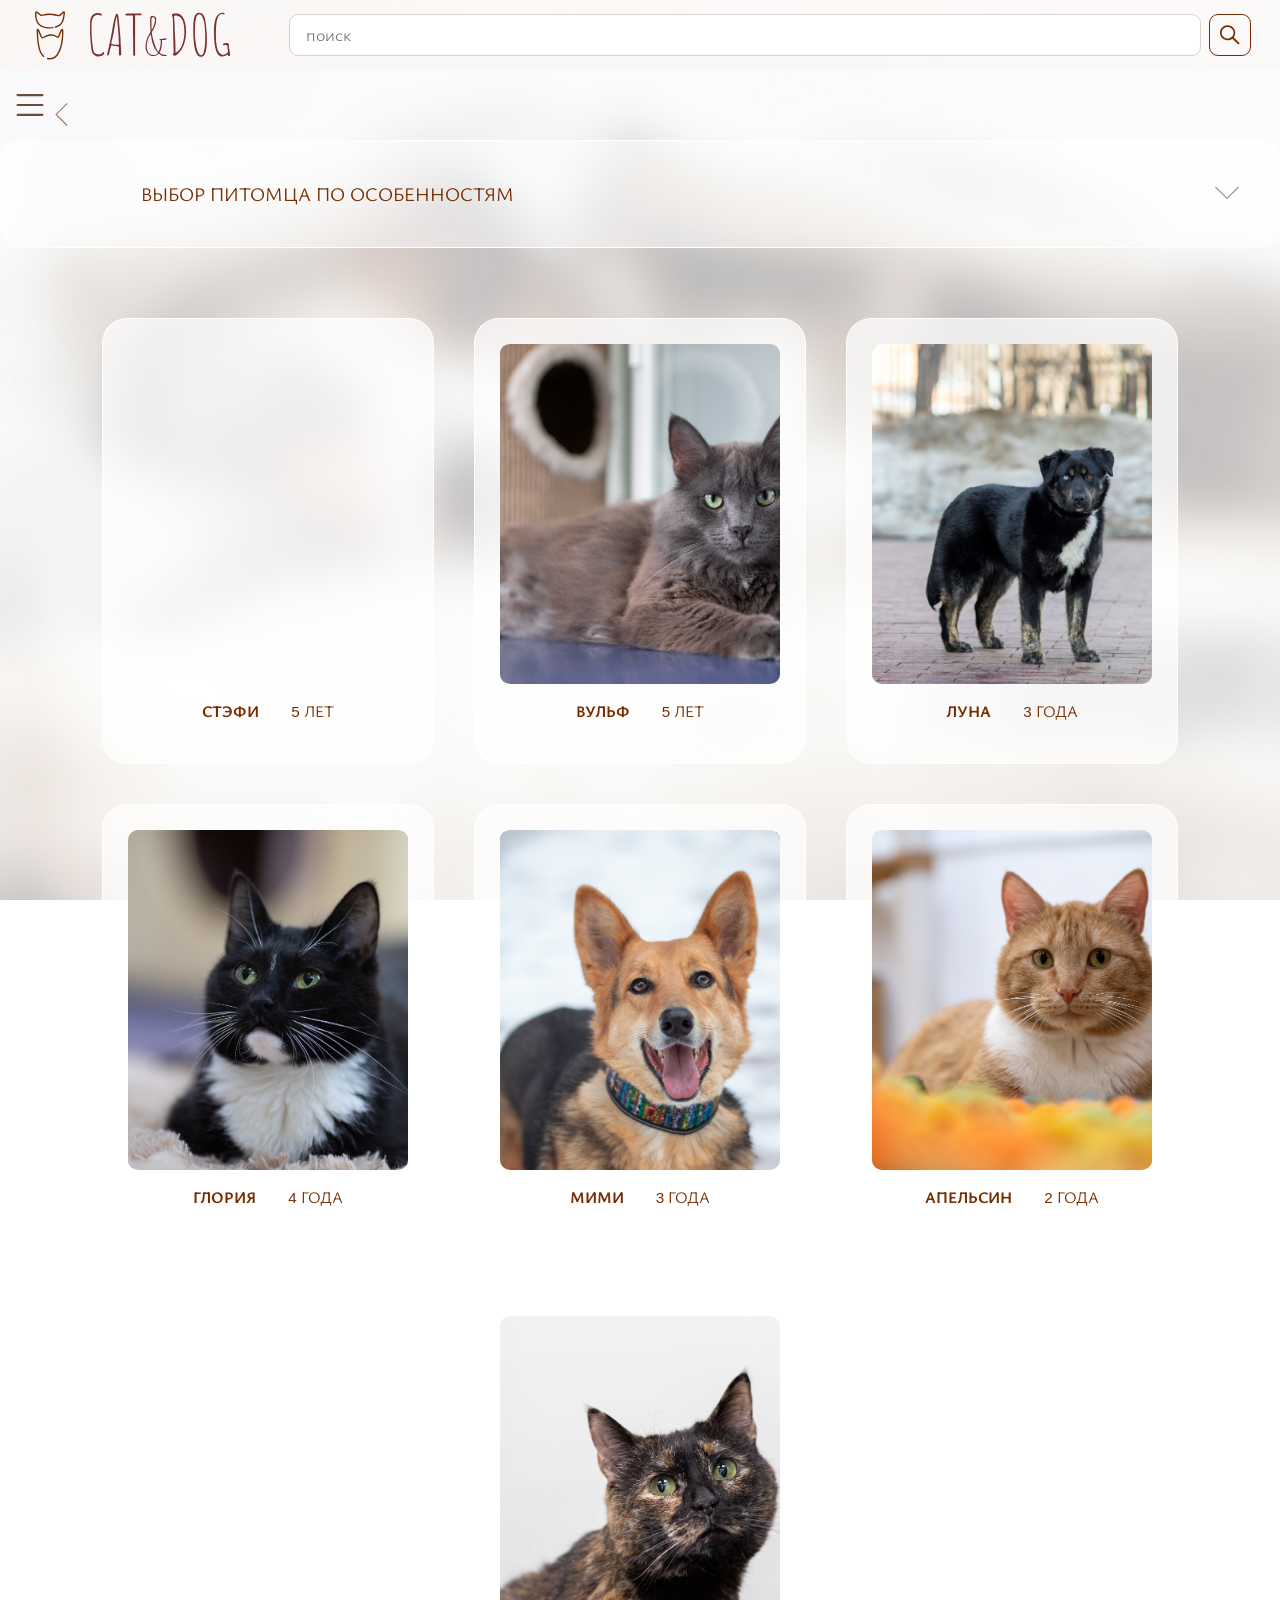
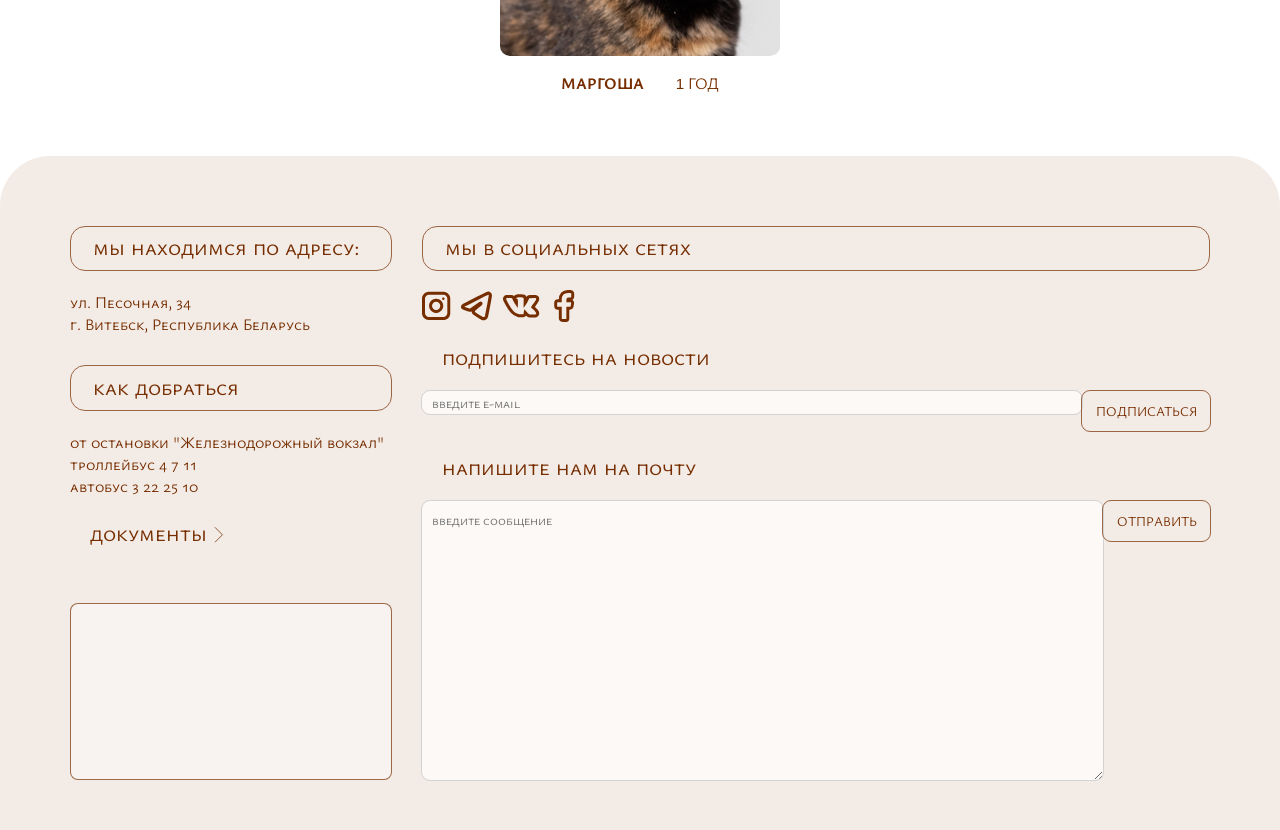
==== commit f8bd869a: "+update" ====
--- a/animal_shelter_all_pets.html
+++ b/animal_shelter_all_pets.html
@@ -5,20 +5,16 @@
     <meta name="viewport" content="width=device-width, initial-scale=1.0">
     <link href="https://fonts.googleapis.com/css2?family=Ysabeau+SC:wght@1..1000&display=swap" rel="stylesheet">
 
+    <link rel="stylesheet" href="styles/animal_shelter_buttons_style.css">
     <link rel="stylesheet" href="styles/animal_shelter_all_pets_style.css">
     <link rel="stylesheet" href="styles/animal_shelter_all_pets_dropdown_style.css">
     <link rel="stylesheet" href="styles/animal_shelter_header_footer_style.css">
-    <link rel="stylesheet" href="styles/animal_shelter_menu_style.css">
-    
+    <link rel="stylesheet" href="styles/animal_shelter_menu_style.css">    
 
     <title>Cat&Dod питомцы</title>
 </head>
-<body>
-    
-    <div id="back"></div>
-
-
-      
+<body>    
+    <div id="back"></div>      
     <icon-sprite></icon-sprite>
     <illustration-sprite></illustration-sprite>
     <custom-header></custom-header> 
@@ -33,122 +29,70 @@
 
             <div class="pet-search-form-cont" id="pet-search">
 
-            <form id="pet-search-form">
-                <div id="features-1">
-                    <div class="pet-select">
-                        <label>питомец</label>
-                        <select id="pet-kind" name="kind">
-                            <option>кошка</option>
-                            <option>собака</option>
-                        </select>
-                    </div>
-                    <div class="pet-select">
-                        <label>пол</label>
-                        <select id="pet-sex" name="sex">
-                            <option>мужской</option>
-                            <option>женский</option>
-                        </select>
-                    </div>
-                    <div class="pet-select">
+                <form id="pet-search-form">
+                    <div id="features-1">
+                        <div class="pet-select">
+                            <label for="kind">питомец</label>
+                            <select id="pet-kind" name="kind">
+                                <option>кот</option>
+                                <option>собака</option>
+                            </select>
+                        </div>
+                        <div class="pet-select">
+                            <label for="sex">пол</label>
+                            <select id="pet-sex" name="sex">
+                                <option>мужской</option>
+                                <option>женский</option>
+                            </select>
+                        </div>
+                        <div class="pet-select">
 
-                        <label>возраст</label>
-                        <select id="pet-age" name="age">
-                        <!--   <option>до 1</option>
-                            <option>1-3</option>
-                            <option>4-7</option>
-                            <option>8 и более</option>-->
-                        </select>
-                    </div>                
-                </div>
-
-                <div id="features-2">
-                    <div class="features" id="pet-color-cont">
-                        <div class="features-title"><div>окрас</div><div class="arrow-button" id="color-choice-button"></div></div>
-                        <div id="color-select-cont">
-                        <ul class="features" id="pet-color">
+                            <label for="age">возраст</label>
+                            <select id="pet-age" name="age">
                         
-                        </ul>
+                            </select>
+                        </div>                
                     </div>
 
+                    <div id="features-2">
+                        <div class="features" id="pet-color-cont">
+                            <div class="features-title"><div>окрас</div><div class="arrow-button" id="color-choice-button"><custom-icon name="arrow-bottom"></custom-icon></div></div>
+                            <div id="color-select-cont">
+                            <ul class="features" id="pet-color">
+                            
+                            </ul>
+                        </div>
+
+                        </div>
+
+                        <div class="features" id="pet-character-cont">
+                            <div class="features-title"><div>характер</div><div class="arrow-button" id="character-choice-button"><custom-icon name="arrow-bottom"></custom-icon></div></div>
+                            <div id="character-select-cont">
+                            <ul class="features" id="pet-character">
+                        
+                            </ul>
+                        </div>
+
+                        </div>
                     </div>
 
-                    <div class="features" id="pet-character-cont">
-                        <div class="features-title"><div>характер</div><div class="arrow-button" id="character-choice-button"></div></div>
-                        <div id="character-select-cont">
-                        <ul class="features" id="pet-character">
-                    
-                        </ul>
+                    <div id="sub-drop"></div>
+                    <div id="features-2-selected"></div>
+                    <div>
+                        <button id="reset-filter"><div><custom-icon name="close"></custom-icon></div>сбросить</button>
+                        <input id="find-pet" type="submit" name="pet-search" value="найти">
                     </div>
-
-                    </div>
-                </div>
-
-                <div id="sub-drop">
-                    
-                    
-                </div>
-
-
-
-                <div id="features-2-selected"></div>
-                <div>
-                    <button id="reset-filter"><div><custom-icon name="close"></custom-icon></div>сбросить</button>
-                    <input id="find-pet" type="submit" name="pet-search" value="найти">
-                </div>
-
-        </form>
-</div>
-
-
-</div>
-
- 
-   <div id="pets-slider-container">       
-
-        <div id="pets-for-adoption">           
-<!--
-            <a href="" class="pet">
-                <div class="pet-photo" id="pet-photo-1">
-                    <img class="pet-photo" src="images/korzhik.webp">  
-                </div>
-                <div class="pet-caption"><div>коржик</div><div>5 лет</div></div>
-            </a>   
-
-            <a href="" class="pet">
-                <div class="pet-photo" id="pet-photo-2">
-                    <img class="pet-photo" src="images/Vulf/4.jpg">  
-                </div>
-                <div class="pet-caption"><div>вульф</div><div>5 лет</div></div>
-            </a>
-
-            <a href="" class="pet">
-                <div class="pet-photo" id="pet-photo-3" >
-                    <img class="pet-photo" src="images/Luna/4.jpg">
-                </div>
-                <div class="pet-caption"><div>луна</div><div>5 лет</div></div>
-            </a>
-
-            <a href="" class="pet">
-                <div class="pet-photo" id="pet-photo-4">
-                    <img class="pet-photo" src="images/Gloria/4.jpg">
-                </div>
-                <div class="pet-caption"><div>глория</div><div>5 лет</div></div>
-            </a>           
--->
-
-
-
+                </form>
+             </div>
         </div>
 
-</div> 
+ <!------------------------------------------------------------------------------------photo-->
+        <div id="pets-slider-container"> <div id="pets-for-adoption"></div></div> <!--загружается через js-->
 
-
-
-
-</div>
+    </div>
     
     
-   <footer></footer>
+    <custom-footer></custom-footer>
 
     <script src="script/component/illustration_sprite.js"></script>
     <script src="script/component/illustration.js"></script>
@@ -161,7 +105,6 @@
     <script src="script/data/Pet.js"></script>
     <script src="script/data/data.js"></script>
     <script src="script/data/pets.js"></script>
-
     
     <script src="script/find_all_pets.js"></script>
     <script src="script/get_id_name.js"></script>
--- a/styles/animal_shelter_buttons_style.css
+++ b/styles/animal_shelter_buttons_style.css
@@ -0,0 +1,106 @@
+button#see-all {
+    background: none;
+    text-transform: uppercase;
+    display: flex;   
+    padding: 1em;
+    margin-right: 100px;
+    border: solid;
+    border-width: 1px;
+    border-color:rgba(70, 77, 39, 0.9);
+    color:rgba(70, 77, 39);
+}
+
+
+button#see-all:hover {
+    border: none;
+    color: white;
+    background-color: rgba(70, 77, 39, 0.877);
+    transition: 0.1s;
+}
+
+button.slider-buttons {
+    text-align: center;   
+    padding: 10px;
+    border: none;
+    background-color: rgba(255, 255, 255, 0.5);         
+}
+
+img#button-next {
+    transform: rotateY(180deg);
+}
+
+
+button.slider-buttons {
+    text-align: center;   
+    padding: 10px;
+    border: none;
+    border-radius: 25px;
+    background-color: rgba(255, 255, 255, 0.3);
+    transition: 0.1s;        
+}
+
+@media (hover: hover) {
+
+    button.slider-buttons:hover {
+    text-align: center;   
+    padding: 10px;
+    border: none;
+    border-radius: 25px;
+    background-color: rgba(255, 255, 255, 0.5);        
+}
+
+}
+
+
+
+button.slider-buttons div {   
+    width: 30px;
+    height: 30px;
+    color: rgb(150, 150, 150);         
+}
+
+img#button-next {
+    transform: rotateY(180deg);
+}
+
+div#header-home-button img {
+    height: 30px;
+    width: 30px;
+}
+
+
+button.slider-buttons.previous-page {
+   
+    background: none;
+   position: absolute;
+    z-index: 20;
+ left: 40px;
+  top: 93px;
+}
+
+button.slider-buttons.previous-page div {
+    width: 23px;
+    height: 23px;
+    color: #762d00a6;
+}
+
+
+@media all and (max-width:1000px) {
+
+div.circle {
+        flex-direction: column;
+    }
+button.slider-buttons.previous-page {
+  pointer-events: auto;
+  position: static;
+    
+}
+
+
+    
+
+
+}
+
+
+
--- a/styles/animal_shelter_all_pets_style.css
+++ b/styles/animal_shelter_all_pets_style.css
@@ -80,6 +80,9 @@
     width: 280px;
     aspect-ratio: 280/340;
     border-radius: 10px;
+    background-position: center;
+    background-size: 180%;
+    background-repeat: no-repeat;
     overflow: hidden;
 }
 
--- a/styles/animal_shelter_all_pets_dropdown_style.css
+++ b/styles/animal_shelter_all_pets_dropdown_style.css
@@ -66,35 +66,19 @@
 
 /*------------------------------------------------selects--*/
 
-select { 
-    appearance: none;
-    background-image: url('../arrow.svg');
-    background-repeat: no-repeat;
-    background-position: right 1rem center;
-    background-size: 1em;
-  }
- 
-
-select:hover {
-    cursor: pointer;
-    border-color: rgb(153, 70, 70);  
-}
+
 
 select#pet-kind, select#pet-age, select#pet-sex  {
     padding: 0.5em;
-    border: solid 1px lightgray;
-    color: gray;
+    /*border: solid 1px lightgray;*/   
     border-radius: 10px;
     flex: auto;
     margin-left: 30px;
-}
-
-select:focus {
-    cursor: pointer;
-    outline-color: gray;  
-}
-
-div.features>div, label {
+    box-sizing: content-box;
+}
+
+
+div.features>div, form#pet-search-form label {
    text-transform: uppercase;
    color: gray;
    font-size: 90%;    
@@ -108,9 +92,8 @@
     cursor: pointer;
 }
 
-div.arrow-main {   
-    top: 2em;
-    right: 2em;
+div.arrow-main { 
+    color: rgb(153, 153, 153);
     width: 1.5em;
     height: 1.5em;    
     background-image: url('../arrow.svg');
@@ -170,6 +153,10 @@
     grid-template-columns: 1fr;
     transition: grid-template-rows 0.1s ease-in-out;
     overflow: hidden;   
+}
+
+ div#character-select-cont {
+    right: 250px;
 }
 
 div.features ul{    
@@ -294,23 +281,38 @@
 }
 
 form#pet-search-form>div:last-child button div{
-   
-         
     width: 1em;
     height: 1em;
 }
 
-form#pet-search-form>div:last-child input:hover, form#pet-search-form>div:last-child button:hover{     
-   background-color: rgba(202, 153, 140, 0.8);
-   outline-color:  rgba(202, 153, 140, 0.8);  
-   border-radius: 8px;
-   color: #ffffff;
-   text-transform: uppercase;
-   padding: 0.5em 1em 0.5em 1em;
-}
-
-
-
+@media (hover: hover) {
+
+    form#pet-search-form>div:last-child input:hover{     
+        background-color: rgba(202, 153, 140, 0.8);
+        outline-color:  rgba(202, 153, 140, 0.8);  
+        border-radius: 8px;
+        color: #ffffff;
+        text-transform: uppercase;
+        padding: 0.5em 1em 0.5em 1em;
+    }
+
+    form#pet-search-form>div:last-child button:hover{     
+        background-color: rgba(201, 201, 201, 0.8);
+        outline-color:  rgba(201, 201, 201, 0.8);  
+        border-radius: 8px;
+        color: #ffffff;
+        text-transform: uppercase;
+        padding: 0.5em 1em 0.5em 1em;
+    }
+
+
+}
+
+
+input[type="checkbox"],
+input[type="radio"] {
+  accent-color: rgb(255, 255, 255);
+}
 
 /*-------------------------------------------------------*/
 
--- a/styles/animal_shelter_header_footer_style.css
+++ b/styles/animal_shelter_header_footer_style.css
@@ -36,27 +36,38 @@
     z-index: -1;    
 }
 
+select {     
+    background-image: url('../images/arrow.svg');
+    background-repeat: no-repeat;
+    background-position: right 1rem center;
+    background-size: 1em;
+}
+
 select, input[type="text"], textarea { 
     appearance: none; 
     padding: 0.5em;
     border: none;
-    outline: solid 1px gray;
     color: gray;
     border-radius: 10px;
+    outline: solid 1px lightgray;
+    height: 1.7em;
+   
   }
 
-
-select {     
-    background-image: url('../arrow.svg');
-    background-repeat: no-repeat;
-    background-position: right 1rem center;
-    background-size: 1em;
-}
- 
 
 select:focus, input[type="text"]:focus {
     cursor: pointer;
-    outline-color: gray;  
+    border: none;
+    outline-color: rgb(153, 153, 153);
+   
+     
+}
+
+select:active, input[type="text"]:active {
+    cursor: pointer;
+    border: none;
+    outline-color: rgb(153, 153, 153);
+     
 }
 
 /*------------------------------------------------------------header*/
@@ -86,7 +97,6 @@
     left: 80px;
     background-color:  rgb(182, 144, 132);
      /*background-color:  rgb(69, 83, 35);*/
-   
     border-radius: 10px;
     z-index: 3;
 }
@@ -551,6 +561,13 @@
 
 @media all and (max-width: 550px) {
 
+    footer {
+    
+    padding: 30px;
+    padding-top: 50px;
+   
+}
+
     div.mail-message {
         flex-direction: column;
         gap: 20px;
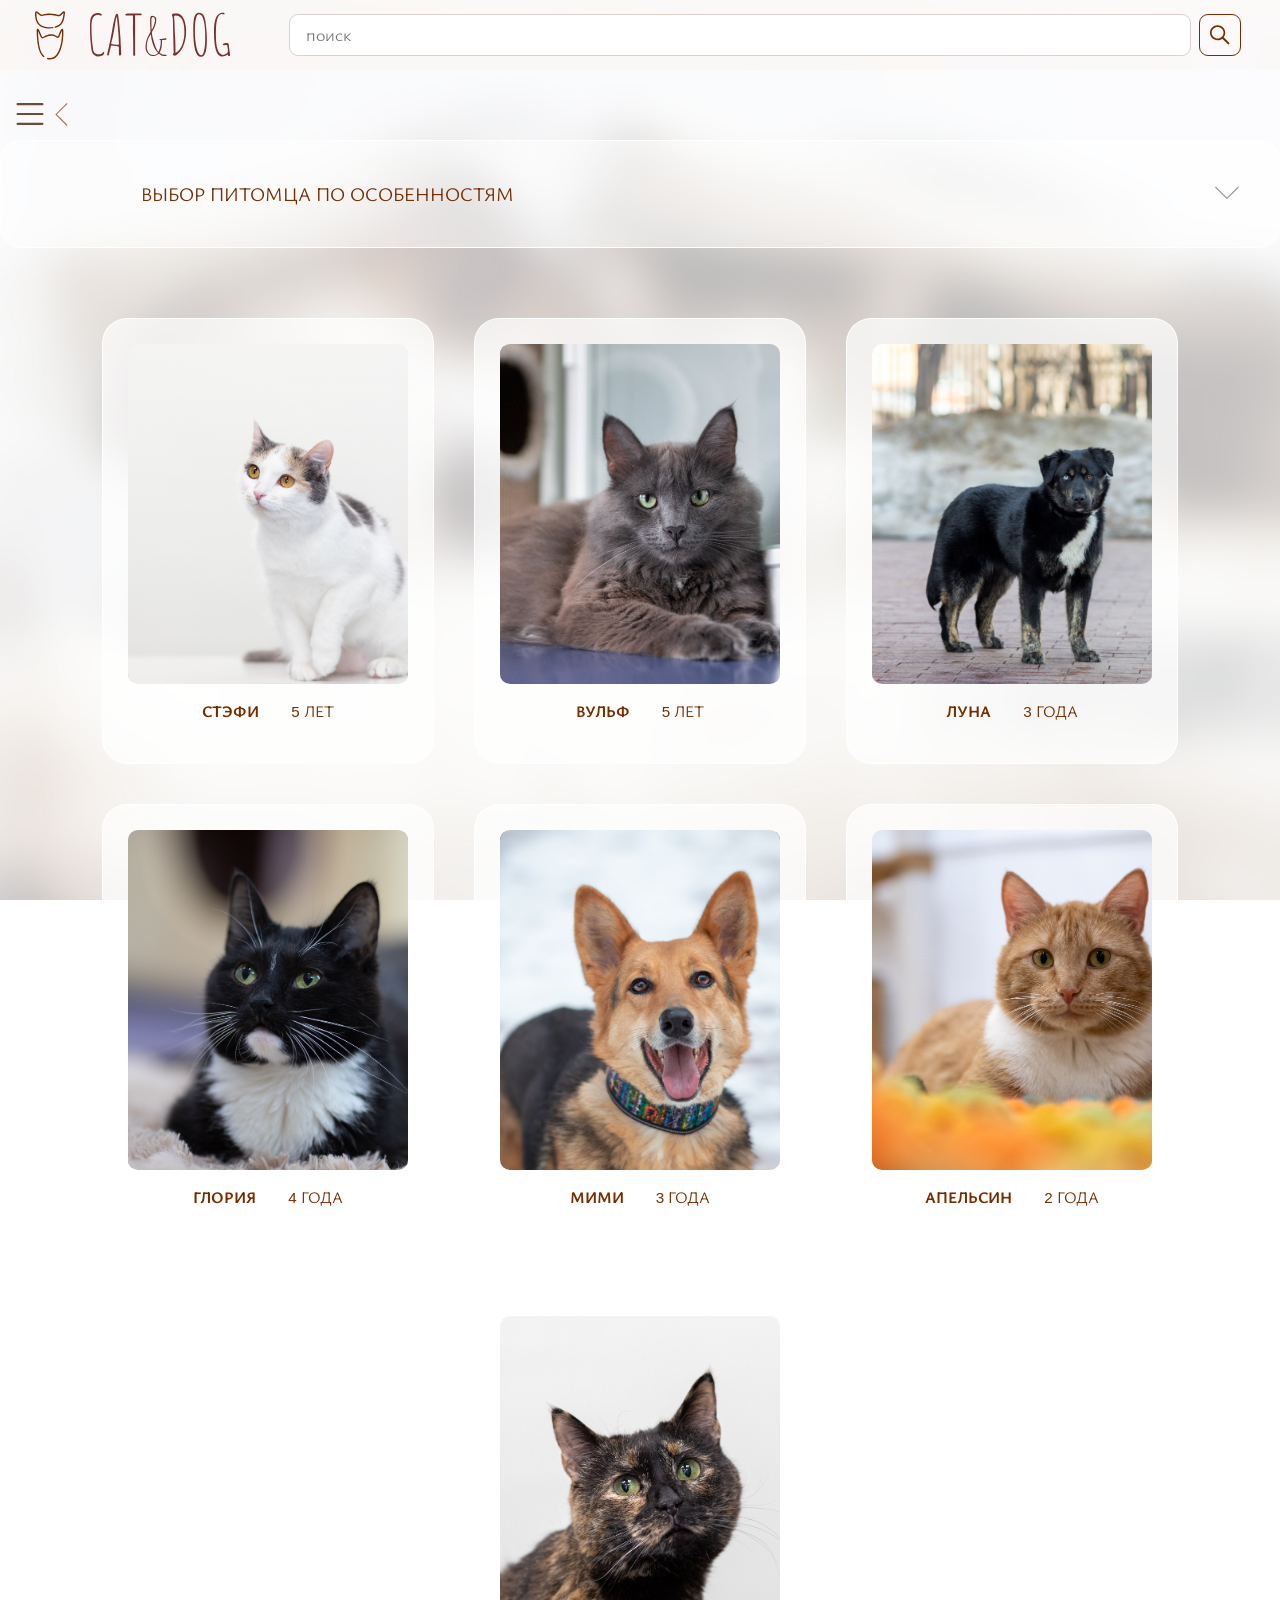
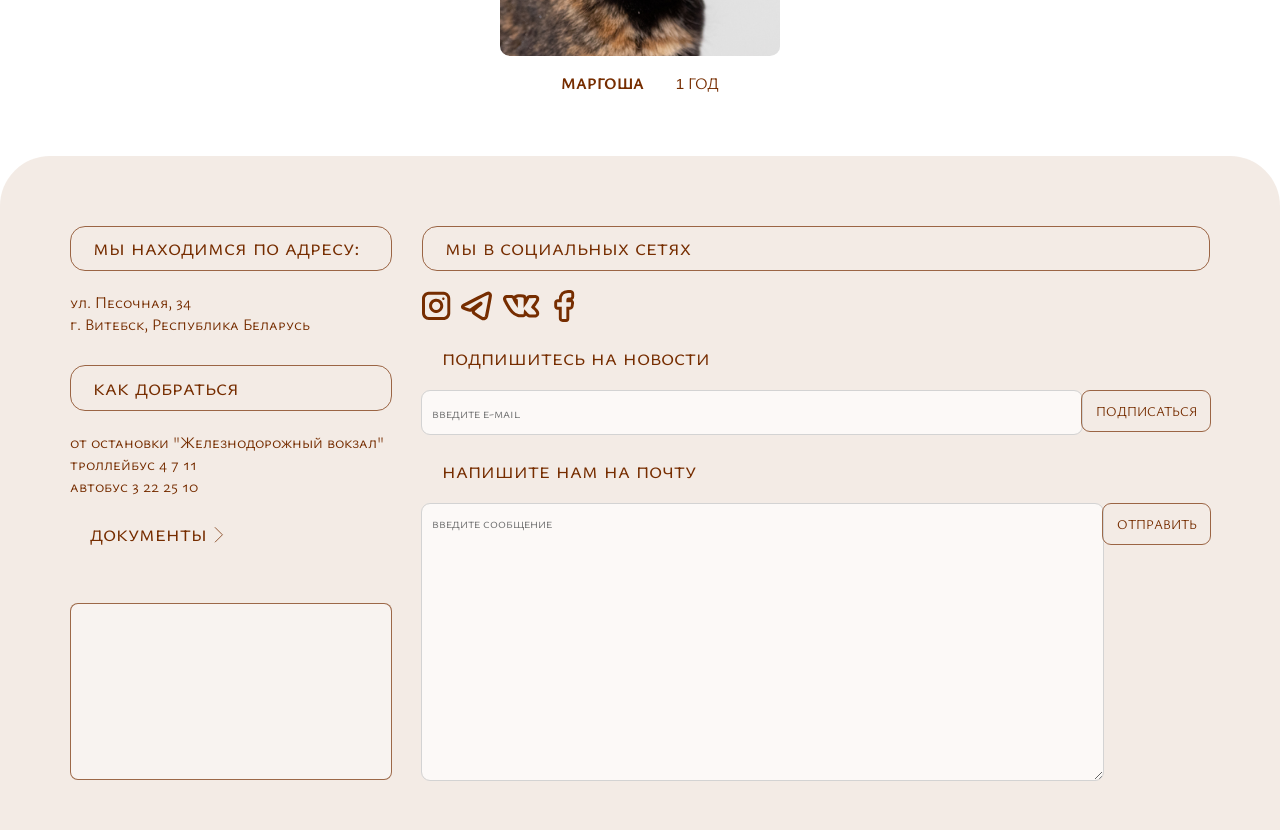
==== commit c846085a: "update" ====
--- a/animal_shelter_all_pets.html
+++ b/animal_shelter_all_pets.html
@@ -91,7 +91,7 @@
 
     </div>
     
-    
+    <button class="slider-buttons" id="scroll-top-button"><div><custom-icon name="arrow-top"></custom-icon></div></button>
     <custom-footer></custom-footer>
 
     <script src="script/component/illustration_sprite.js"></script>
@@ -112,5 +112,7 @@
     <script src="script/findPetByFeatures.js"></script>
     <script src="script/menu_script.js"></script>
     <script src="script/pet_search_dropdown_script.js"></script>
+    <script src="script/scrollTop.js"></script>
+
 </body>
 </html>
--- a/styles/animal_shelter_buttons_style.css
+++ b/styles/animal_shelter_buttons_style.css
@@ -70,12 +70,11 @@
 
 
 button.slider-buttons.previous-page {
-   
     background: none;
-   position: absolute;
+    position: absolute;
     z-index: 20;
- left: 40px;
-  top: 93px;
+    left: 40px;
+    top: 93px;
 }
 
 button.slider-buttons.previous-page div {
@@ -85,19 +84,26 @@
 }
 
 
+button#scroll-top-button {
+    position: fixed;
+    bottom: 20px;
+    right: 30px;
+    display: none;
+    z-index: 90;
+}
+
 @media all and (max-width:1000px) {
 
-div.circle {
+    div.circle {
         flex-direction: column;
     }
-button.slider-buttons.previous-page {
-  pointer-events: auto;
-  position: static;
-    
-}
 
+    button.slider-buttons.previous-page {
+        pointer-events: auto;
+        position: static;
+       
 
-    
+    }
 
 
 }
--- a/styles/animal_shelter_header_footer_style.css
+++ b/styles/animal_shelter_header_footer_style.css
@@ -51,7 +51,11 @@
     border-radius: 10px;
     outline: solid 1px lightgray;
     height: 1.7em;
-   
+    box-sizing: content-box;
+  }
+
+  textarea {
+    box-sizing: border-box;
   }
 
 
@@ -59,8 +63,6 @@
     cursor: pointer;
     border: none;
     outline-color: rgb(153, 153, 153);
-   
-     
 }
 
 select:active, input[type="text"]:active {
@@ -84,6 +86,7 @@
     display: flex;
     justify-content: space-between;
     align-items: center;
+
 }
 
 
@@ -144,7 +147,8 @@
     display: flex;
     gap: 10px;
     align-items: center;
-    flex: auto;    
+    flex: auto;
+    margin-right: 10px;    
 }
 
 div#search-small-version {
@@ -156,10 +160,9 @@
 }
 
 button.sub-header-buttons {
-   box-sizing: border-box;
-
-  border: none;
-   border-right:solid 1px white;;
+    box-sizing: border-box;
+    border: none;
+    border-right:solid 1px white;;
     border-top-right-radius: 10px;
     border-bottom-right-radius: 10px;
     background: none;
@@ -200,6 +203,7 @@
 }
 
 input[type="text"].search {
+    box-sizing: border-box;
     font-size: 100%;
     height: 2.5em;
     padding: 1em;
@@ -505,15 +509,17 @@
 
 @media all and (max-width: 1000px) {  /*----------------------------1000*/
 
-
     header {
         height: 50px;
     }
-
-   
-
+  
     #back {
        background-size: 160%;
+    }
+
+        div#main-first-block {
+       
+        margin-top: 5px;
     }
 
     div.logo-sign-block {
@@ -561,12 +567,11 @@
 
 @media all and (max-width: 550px) {
 
-    footer {
-    
-    padding: 30px;
-    padding-top: 50px;
-   
-}
+    footer {    
+        padding: 30px;
+        padding-top: 50px;
+    
+    }
 
     div.mail-message {
         flex-direction: column;
@@ -582,6 +587,14 @@
         margin: 0;
         width:100%;
     }
+
+    div.logo-sign-block {
+    
+    margin-left: 10px;
+}
+
+
+
 }
 
 @media all and (max-width: 470px) {
--- a/styles/animal_shelter_menu_style.css
+++ b/styles/animal_shelter_menu_style.css
@@ -11,7 +11,7 @@
 
 div.left-buttons-block {
     position: absolute;    
-    top: 80px;
+    top: 89px;
     left: 10px;
     z-index: 3;
 }
